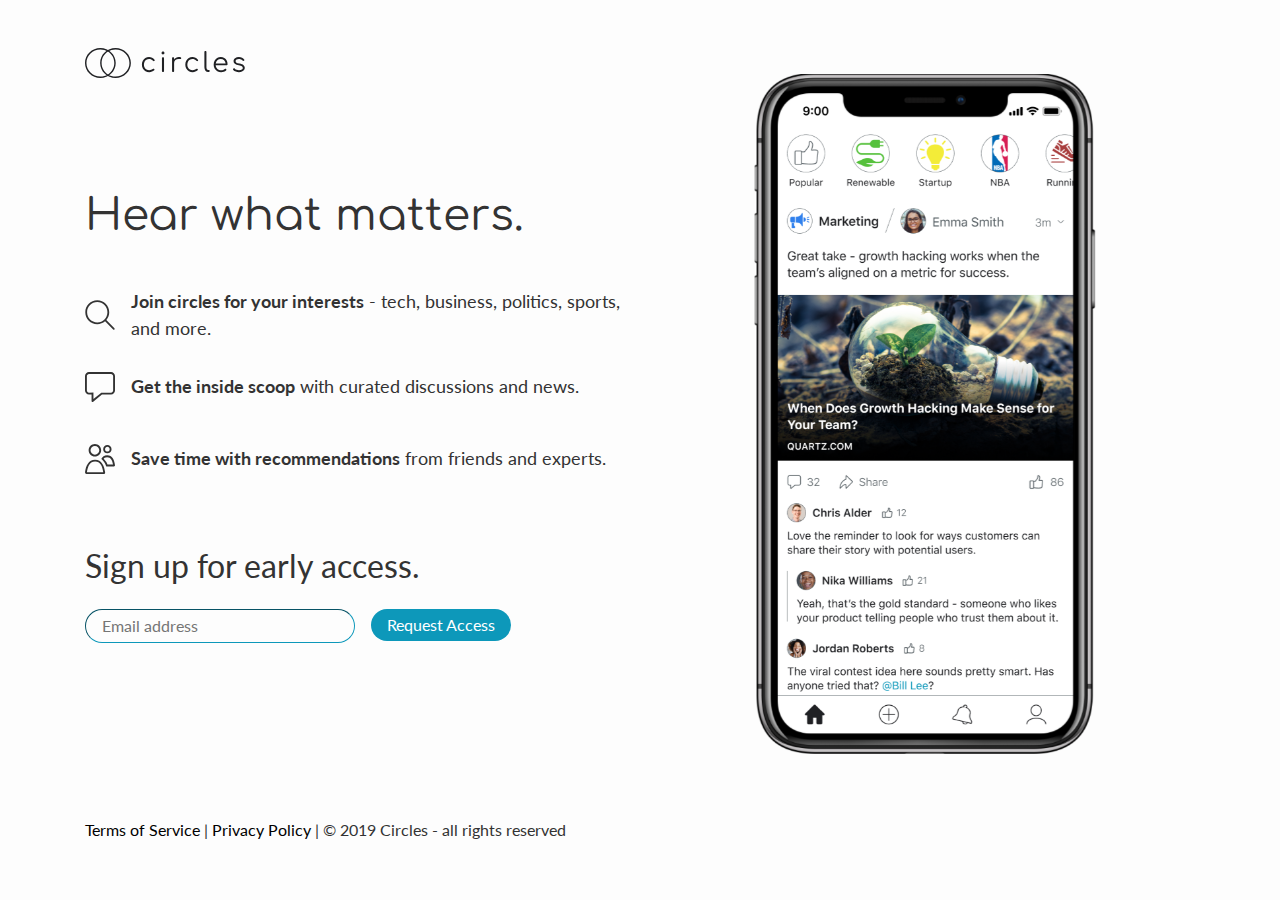
==== index.html @ da63aa24 "initial commit" ====
<!doctype html>
<html lang="en">
<head>
  
  <meta charset="utf-8">
  <meta name="viewport" content="width=device-width, initial-scale=1, shrink-to-fit=no">

  <!-- Title of Website -->
  <title>Circles – Communities for Your Interests</title>

  <meta name="description" content="Circles is the best way to explore your interests and connect with people who share your passions.">
  <meta name="keywords" content="interest, interests, commmunity, ios, android, app, social">
  <meta name="author" content="Circles">

  <!-- Favicon -->
  <link rel="icon" href="images/favicon.png" type="image/png">
  <link rel="apple-touch-icon" href="images/apple-touch-icon.png">
  <link rel="shortcut icon" href="images/favicon.ico" type="image/x-icon">

  <!-- Bootstrap CSS -->
  <link rel="stylesheet" href="https://stackpath.bootstrapcdn.com/bootstrap/4.3.1/css/bootstrap.min.css" integrity="sha384-ggOyR0iXCbMQv3Xipma34MD+dH/1fQ784/j6cY/iJTQUOhcWr7x9JvoRxT2MZw1T" crossorigin="anonymous">

  <!-- Google Fonts -->
  <link href="https://fonts.googleapis.com/css?family=Comfortaa:400|Lato:400,700&display=swap" rel="stylesheet">

  <!-- Custom Styles -->
  <link href="css/style.css" rel="stylesheet">

</head>
<body>

<!-- ============================
      Brand
================================= -->
<div class="container">
  <div class="row my-5">
    <div class="col">
      <img alt="" src="images/logo-horizontal-bw.svg" width="auto" height="30">
    </div>
  </div>
</div>


<!-- ============================
      Summary
================================= -->

<div class="container">
  <div class="row">
    <div class="col-sm-6">
      <h1 class="mb-5 mt-big">Hear what matters.</h1>
      <!-- <h2 class="mb-5">Join communities for your interests.</h2> -->
      <div class="benefit-list mb-big">
        <div class="benefit">
          <img class="benefit-img mr-3" alt="" src="images/icon-search.svg" width="auto" height="30">
          <p class="benefit-text"><span class="font-weight-bold">Join circles for your interests</span> - tech, business, politics, sports, and more.</p>
        </div>
        <div class="benefit">
          <img class="benefit-img mr-3" alt="" src="images/icon-discussion.svg" width="auto" height="30">
          <p class="benefit-text"><span class="font-weight-bold">Get the inside scoop</span> with curated discussions and news.</p>
        </div>
        <div class="benefit">
          <img class="benefit-img mr-3" alt="" src="images/icon-people.svg" width="auto" height="30">
          <p class="benefit-text"><span class="font-weight-bold">Save time with recommendations</span> from friends and experts.</p>
        </div>
      </div>

      <h2 class="mb-4">Sign up for early access.</h2>

      <!-- Begin Mailchimp Signup Form -->
      <div id="mc_embed_signup" class="mb-big">
        <form action="https://gmail.us3.list-manage.com/subscribe/post?u=828685ab7a1ab0529ff0e017e&amp;id=a2cd4775b5" method="post" id="mc-embedded-subscribe-form" name="mc-embedded-subscribe-form" class="validate" target="_blank" novalidate>
          <div id="mc_embed_signup_scroll">
            <div class="mc-field-group">
              <input type="email" placeholder="Email address" name="EMAIL" class="required email" id="mce-EMAIL">
            </div>
              <div id="mce-responses" class="clear">
                <div class="response" id="mce-error-response" style="display:none"></div>
                <div class="response" id="mce-success-response" style="display:none"></div>
              </div>    <!-- real people should not fill this in and expect good things - do not remove this or risk form bot signups-->
                <div style="position: absolute; left: -5000px;" aria-hidden="true"><input type="text" name="b_828685ab7a1ab0529ff0e017e_a2cd4775b5" tabindex="-1" value=""></div>
                <div class="clear"><input type="submit" value="Request Access" name="subscribe" id="mc-embedded-subscribe" class="button"></div>
              </div>
        </form>
      </div>
        
      <!--End mc_embed_signup-->

    </div>
    <div class="col-sm-6 my-5">
      <div class="row justify-content-center align-items-center">
        <img src="images/screenshot.png" class="hero-image image-mobile image-full" alt="">
      </div>
    </div>
  </div>
</div>

<footer class="py-3">
  <div class="container">
    <div class="row-fluid">
      <p id="footer">
        <a href="terms.html">Terms of Service</a>
        <span> | </span>
        <a href="privacy.html">Privacy Policy</a>
        <span> | © 2019 Circles - all rights reserved</span>
      </p>
    </div>
  </div>
</footer>

<!-- Scripts -->
    <!-- Optional JavaScript -->
    <!-- jQuery first, then Popper.js, then Bootstrap JS -->
    <script src="https://code.jquery.com/jquery-3.3.1.slim.min.js" integrity="sha384-q8i/X+965DzO0rT7abK41JStQIAqVgRVzpbzo5smXKp4YfRvH+8abtTE1Pi6jizo" crossorigin="anonymous"></script>
    <script src="https://cdnjs.cloudflare.com/ajax/libs/popper.js/1.14.7/umd/popper.min.js" integrity="sha384-UO2eT0CpHqdSJQ6hJty5KVphtPhzWj9WO1clHTMGa3JDZwrnQq4sF86dIHNDz0W1" crossorigin="anonymous"></script>
    <script src="https://stackpath.bootstrapcdn.com/bootstrap/4.3.1/js/bootstrap.min.js" integrity="sha384-JjSmVgyd0p3pXB1rRibZUAYoIIy6OrQ6VrjIEaFf/nJGzIxFDsf4x0xIM+B07jRM" crossorigin="anonymous"></script>

</body></html>
---- css/style.css ----
@media (min-width: 576px) {
  .mt-big {
    margin-top: 4rem;
  }
}

.mb-big {
  margin-bottom: 4rem;
}

body {
  font-family: "Lato";
  color: #333;
  background-color: #fdfdfd
}

h1 {
  font-family: "Comfortaa";
  font-weight: 400;
  font-size: 44px;
}

h2 {
  font-weight: 400;
}

.benefit-list {
  font-size: 18px;
  font-weight: 400;
}

.benefit {
  vertical-align: middle;
  display: flex;
  align-items: center;
  height: 3rem;
  margin: 1.5rem 0;
}

.benefit-img {
  float: left;
}

.benefit-text {
  margin-bottom: 0;
}

.hero-image {
  max-height: auto;
  width: 100%;
}

.image-mobile {
  padding: 0 5%;
}

@media (min-width: 576px) {
  .image-full {
  padding: 0 20%;
  margin-top: -100px;
  }
}

#footer a {
  color: #000;
}


/*Mailchimp customization*/

#mc_embed_signup div.mc-field-group input {
  border-radius: 50px;
  border-width: 1px;
  border-color: #0D98BA;
  background-color: #fdfdfd;
  padding: 0.25rem 1rem;
  margin-right: 1rem;
  width: 50%;
}

#mc_embed_signup input:focus {
  outline:none;
}

#mc_embed_signup input.button {
  background-color: #0D98BA;
  border-radius: 50px;
  border: 1px;
  border-color: #0D98BA;
  color: #fff;
  padding: 0.25rem 1rem;
}

#mc_embed_signup input,
#mc_embed_signup input.button {
    float: left;
}
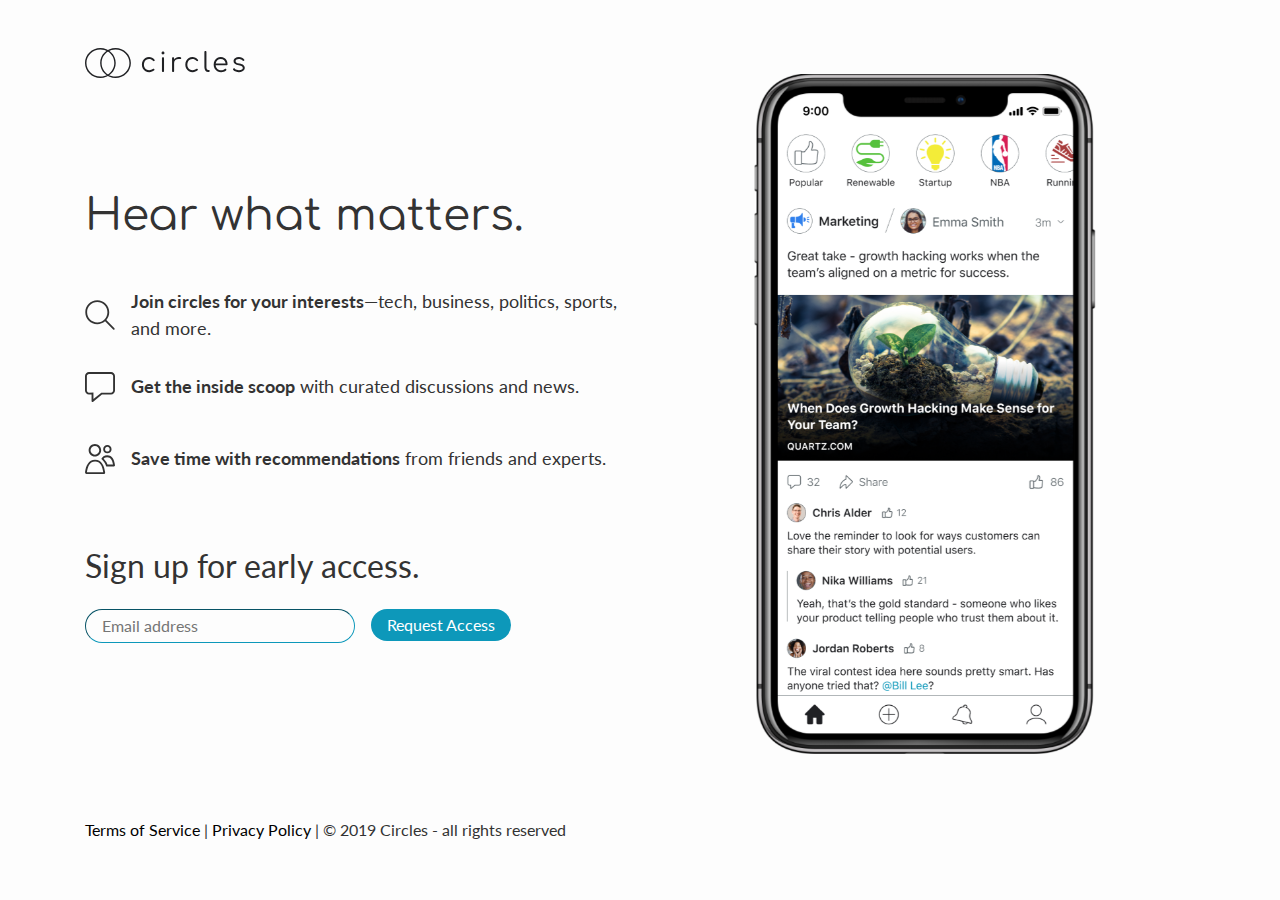
==== commit 77beae55: "success page, favicons" ====
--- a/index.html
+++ b/index.html
@@ -1,118 +1 @@
-<!doctype html>
-<html lang="en">
-<head>
-  
-  <meta charset="utf-8">
-  <meta name="viewport" content="width=device-width, initial-scale=1, shrink-to-fit=no">
-
-  <!-- Title of Website -->
-  <title>Circles – Communities for Your Interests</title>
-
-  <meta name="description" content="Circles is the best way to explore your interests and connect with people who share your passions.">
-  <meta name="keywords" content="interest, interests, commmunity, ios, android, app, social">
-  <meta name="author" content="Circles">
-
-  <!-- Favicon -->
-  <link rel="icon" href="images/favicon.png" type="image/png">
-  <link rel="apple-touch-icon" href="images/apple-touch-icon.png">
-  <link rel="shortcut icon" href="images/favicon.ico" type="image/x-icon">
-
-  <!-- Bootstrap CSS -->
-  <link rel="stylesheet" href="https://stackpath.bootstrapcdn.com/bootstrap/4.3.1/css/bootstrap.min.css" integrity="sha384-ggOyR0iXCbMQv3Xipma34MD+dH/1fQ784/j6cY/iJTQUOhcWr7x9JvoRxT2MZw1T" crossorigin="anonymous">
-
-  <!-- Google Fonts -->
-  <link href="https://fonts.googleapis.com/css?family=Comfortaa:400|Lato:400,700&display=swap" rel="stylesheet">
-
-  <!-- Custom Styles -->
-  <link href="css/style.css" rel="stylesheet">
-
-</head>
-<body>
-
-<!-- ============================
-      Brand
-================================= -->
-<div class="container">
-  <div class="row my-5">
-    <div class="col">
-      <img alt="" src="images/logo-horizontal-bw.svg" width="auto" height="30">
-    </div>
-  </div>
-</div>
-
-
-<!-- ============================
-      Summary
-================================= -->
-
-<div class="container">
-  <div class="row">
-    <div class="col-sm-6">
-      <h1 class="mb-5 mt-big">Hear what matters.</h1>
-      <!-- <h2 class="mb-5">Join communities for your interests.</h2> -->
-      <div class="benefit-list mb-big">
-        <div class="benefit">
-          <img class="benefit-img mr-3" alt="" src="images/icon-search.svg" width="auto" height="30">
-          <p class="benefit-text"><span class="font-weight-bold">Join circles for your interests</span> - tech, business, politics, sports, and more.</p>
-        </div>
-        <div class="benefit">
-          <img class="benefit-img mr-3" alt="" src="images/icon-discussion.svg" width="auto" height="30">
-          <p class="benefit-text"><span class="font-weight-bold">Get the inside scoop</span> with curated discussions and news.</p>
-        </div>
-        <div class="benefit">
-          <img class="benefit-img mr-3" alt="" src="images/icon-people.svg" width="auto" height="30">
-          <p class="benefit-text"><span class="font-weight-bold">Save time with recommendations</span> from friends and experts.</p>
-        </div>
-      </div>
-
-      <h2 class="mb-4">Sign up for early access.</h2>
-
-      <!-- Begin Mailchimp Signup Form -->
-      <div id="mc_embed_signup" class="mb-big">
-        <form action="https://gmail.us3.list-manage.com/subscribe/post?u=828685ab7a1ab0529ff0e017e&amp;id=a2cd4775b5" method="post" id="mc-embedded-subscribe-form" name="mc-embedded-subscribe-form" class="validate" target="_blank" novalidate>
-          <div id="mc_embed_signup_scroll">
-            <div class="mc-field-group">
-              <input type="email" placeholder="Email address" name="EMAIL" class="required email" id="mce-EMAIL">
-            </div>
-              <div id="mce-responses" class="clear">
-                <div class="response" id="mce-error-response" style="display:none"></div>
-                <div class="response" id="mce-success-response" style="display:none"></div>
-              </div>    <!-- real people should not fill this in and expect good things - do not remove this or risk form bot signups-->
-                <div style="position: absolute; left: -5000px;" aria-hidden="true"><input type="text" name="b_828685ab7a1ab0529ff0e017e_a2cd4775b5" tabindex="-1" value=""></div>
-                <div class="clear"><input type="submit" value="Request Access" name="subscribe" id="mc-embedded-subscribe" class="button"></div>
-              </div>
-        </form>
-      </div>
-        
-      <!--End mc_embed_signup-->
-
-    </div>
-    <div class="col-sm-6 my-5">
-      <div class="row justify-content-center align-items-center">
-        <img src="images/screenshot.png" class="hero-image image-mobile image-full" alt="">
-      </div>
-    </div>
-  </div>
-</div>
-
-<footer class="py-3">
-  <div class="container">
-    <div class="row-fluid">
-      <p id="footer">
-        <a href="terms.html">Terms of Service</a>
-        <span> | </span>
-        <a href="privacy.html">Privacy Policy</a>
-        <span> | © 2019 Circles - all rights reserved</span>
-      </p>
-    </div>
-  </div>
-</footer>
-
-<!-- Scripts -->
-    <!-- Optional JavaScript -->
-    <!-- jQuery first, then Popper.js, then Bootstrap JS -->
-    <script src="https://code.jquery.com/jquery-3.3.1.slim.min.js" integrity="sha384-q8i/X+965DzO0rT7abK41JStQIAqVgRVzpbzo5smXKp4YfRvH+8abtTE1Pi6jizo" crossorigin="anonymous"></script>
-    <script src="https://cdnjs.cloudflare.com/ajax/libs/popper.js/1.14.7/umd/popper.min.js" integrity="sha384-UO2eT0CpHqdSJQ6hJty5KVphtPhzWj9WO1clHTMGa3JDZwrnQq4sF86dIHNDz0W1" crossorigin="anonymous"></script>
-    <script src="https://stackpath.bootstrapcdn.com/bootstrap/4.3.1/js/bootstrap.min.js" integrity="sha384-JjSmVgyd0p3pXB1rRibZUAYoIIy6OrQ6VrjIEaFf/nJGzIxFDsf4x0xIM+B07jRM" crossorigin="anonymous"></script>
-
-</body></html>+<!doctype html><html lang="en"><head> <meta charset="utf-8"> <meta name="viewport" content="width=device-width, initial-scale=1, shrink-to-fit=no"> <title>Circles – Communities for Your Interests</title> <meta name="description" content="Circles is the best way to explore your interests and connect with people who share your passions."> <meta name="keywords" content="interest, interests, commmunity, ios, android, app, social"> <meta name="author" content="Circles"> <link rel="apple-touch-icon" sizes="180x180" href="apple-touch-icon.png"> <link rel="icon" type="image/png" sizes="32x32" href="favicon-32x32.png"> <link rel="icon" type="image/png" sizes="16x16" href="favicon-16x16.png"> <link rel="manifest" href="site.webmanifest"> <link rel="mask-icon" href="safari-pinned-tab.svg" color="#5bbad5"> <meta name="msapplication-TileColor" content="#da532c"> <meta name="theme-color" content="#ffffff"> <link rel="stylesheet" href="https://stackpath.bootstrapcdn.com/bootstrap/4.3.1/css/bootstrap.min.css" integrity="sha384-ggOyR0iXCbMQv3Xipma34MD+dH/1fQ784/j6cY/iJTQUOhcWr7x9JvoRxT2MZw1T" crossorigin="anonymous"> <link href="https://fonts.googleapis.com/css?family=Comfortaa:400|Lato:400,700&display=swap" rel="stylesheet"> <link href="css/style.source.css" rel="stylesheet"></head><body><div class="container"> <div class="row my-5"> <div class="col"> <img alt="" src="images/logo-horizontal-bw.svg" width="auto" height="30"> </div></div></div><div class="container"> <div class="row"> <div class="col-sm-6"> <h1 class="mb-5 mt-big-desktop">Hear what matters.</h1> <div class="benefit-list mb-big"> <div class="benefit"> <img class="benefit-img mr-3" alt="" src="images/icon-search.svg" width="auto" height="30"> <p class="benefit-text"><span class="font-weight-bold">Join circles for your interests</span>—tech, business, politics, sports, and more.</p></div><div class="benefit"> <img class="benefit-img mr-3" alt="" src="images/icon-discussion.svg" width="auto" height="30"> <p class="benefit-text"><span class="font-weight-bold">Get the inside scoop</span> with curated discussions and news.</p></div><div class="benefit"> <img class="benefit-img mr-3" alt="" src="images/icon-people.svg" width="auto" height="30"> <p class="benefit-text"><span class="font-weight-bold">Save time with recommendations</span> from friends and experts.</p></div></div><div id="circles-form-desktop"> <h2 class="mb-4">Sign up for early access.</h2> <div id="mc_embed_signup" class="mb-big"> <form action="https://gmail.us3.list-manage.com/subscribe/post?u=828685ab7a1ab0529ff0e017e&amp;id=a2cd4775b5" method="post" id="mc-embedded-subscribe-form" name="mc-embedded-subscribe-form" class="validate" target="_blank" novalidate> <div id="mc_embed_signup_scroll"> <div class="mc-field-group"> <input type="email" placeholder="Email address" name="EMAIL" class="required email" id="mce-EMAIL"> </div><div id="mce-responses" class="clear"> <div class="response" id="mce-error-response" style="display:none"></div><div class="response" id="mce-success-response" style="display:none"></div></div><div style="position: absolute; left: -5000px;" aria-hidden="true"><input type="text" name="b_828685ab7a1ab0529ff0e017e_a2cd4775b5" tabindex="-1" value=""></div><div class="clear"><input type="submit" value="Request Access" name="subscribe" id="mc-embedded-subscribe" class="button"></div></div></form> </div></div></div><div class="col-sm-6 my-5 mb-big"> <div class="row justify-content-center align-items-center"> <img src="images/screenshot.png" class="hero-image image-mobile image-full" alt=""> </div></div></div><div id="circles-form-mobile"> <h2 class="mb-4">Sign up for early access.</h2> <div id="mc_embed_signup"> <form action="https://gmail.us3.list-manage.com/subscribe/post?u=828685ab7a1ab0529ff0e017e&amp;id=a2cd4775b5" method="post" id="mc-embedded-subscribe-form" name="mc-embedded-subscribe-form" class="validate" target="_blank" novalidate> <div id="mc_embed_signup_scroll"> <div class="mc-field-group"> <input type="email" placeholder="Email address" name="EMAIL" class="required email" id="mce-EMAIL"> </div><div id="mce-responses" class="clear"> <div class="response" id="mce-error-response" style="display:none"></div><div class="response" id="mce-success-response" style="display:none"></div></div><div style="position: absolute; left: -5000px;" aria-hidden="true"><input type="text" name="b_828685ab7a1ab0529ff0e017e_a2cd4775b5" tabindex="-1" value=""></div><div class="clear"><input type="submit" value="Request Access" name="subscribe" id="mc-embedded-subscribe" class="button"></div></div></form> </div></div></div><footer class="py-3"> <div class="container"> <div class="row-fluid"> <p id="footer"> <a href="terms.html">Terms of Service</a> <span> | </span> <a href="privacy.html">Privacy Policy</a> <span> | © 2019 Circles - all rights reserved</span> </p></div></div></footer> <script src="https://code.jquery.com/jquery-3.3.1.slim.min.js" integrity="sha384-q8i/X+965DzO0rT7abK41JStQIAqVgRVzpbzo5smXKp4YfRvH+8abtTE1Pi6jizo" crossorigin="anonymous"></script> <script src="https://cdnjs.cloudflare.com/ajax/libs/popper.js/1.14.7/umd/popper.min.js" integrity="sha384-UO2eT0CpHqdSJQ6hJty5KVphtPhzWj9WO1clHTMGa3JDZwrnQq4sF86dIHNDz0W1" crossorigin="anonymous"></script> <script src="https://stackpath.bootstrapcdn.com/bootstrap/4.3.1/js/bootstrap.min.js" integrity="sha384-JjSmVgyd0p3pXB1rRibZUAYoIIy6OrQ6VrjIEaFf/nJGzIxFDsf4x0xIM+B07jRM" crossorigin="anonymous"></script></body></html>--- a/css/style.source.css
+++ b/css/style.source.css
@@ -0,0 +1,129 @@
+@media (min-width: 576px) {
+  .mt-big-desktop {
+    margin-top: 4rem;
+  }
+}
+
+@media (max-width: 576px) {
+  .mt-big-mobile {
+    margin-top: 10rem;
+  }
+}
+
+@media (min-width: 576px) {
+  #circles-form-mobile {
+  display: none;
+  }
+}
+
+@media (max-width: 576px) {
+  #circles-form-desktop {
+  display: none;
+  }
+}
+
+#circles-form-mobile {
+  margin-bottom: 8rem;
+}
+
+.mt-big {
+  margin-top: 4rem;
+}
+
+.mb-big {
+  margin-bottom: 4rem;
+}
+
+body {
+  font-family: "Lato";
+  color: #333;
+  background-color: #fdfdfd
+}
+
+h1 {
+  font-family: "Comfortaa";
+  font-weight: 400;
+  font-size: 44px;
+}
+
+h2 {
+  font-weight: 400;
+}
+
+.benefit-list {
+  font-size: 18px;
+  font-weight: 400;
+}
+
+.benefit {
+  vertical-align: middle;
+  display: flex;
+  align-items: center;
+  height: 3rem;
+  margin: 1.5rem 0;
+}
+
+.benefit-img {
+  float: left;
+}
+
+.benefit-text {
+  margin-bottom: 0;
+}
+
+.hero-image {
+  max-height: auto;
+  width: 100%;
+}
+
+.image-mobile {
+  padding: 0 5%;
+}
+
+@media (min-width: 576px) {
+  .image-full {
+  padding: 0 20%;
+  margin-top: -100px;
+  }
+}
+
+@media (max-width: 576px) {
+  .image-full {
+  margin-top: -50px;
+  }
+}
+
+#footer a {
+  color: #000;
+}
+
+
+/*Mailchimp customization*/
+
+#mc_embed_signup div.mc-field-group input {
+  border-radius: 50px;
+  border-width: 1px;
+  border-color: #0D98BA;
+  background-color: #fdfdfd;
+  padding: 0.25rem 1rem;
+  margin-right: 1rem;
+  width: 50%;
+}
+
+#mc_embed_signup input:focus {
+  outline:none;
+}
+
+#mc_embed_signup input.button {
+  background-color: #0D98BA;
+  border-radius: 50px;
+  border: 1px;
+  border-color: #0D98BA;
+  color: #fff;
+  padding: 0.25rem 1rem;
+}
+
+#mc_embed_signup input,
+#mc_embed_signup input.button {
+    float: left;
+}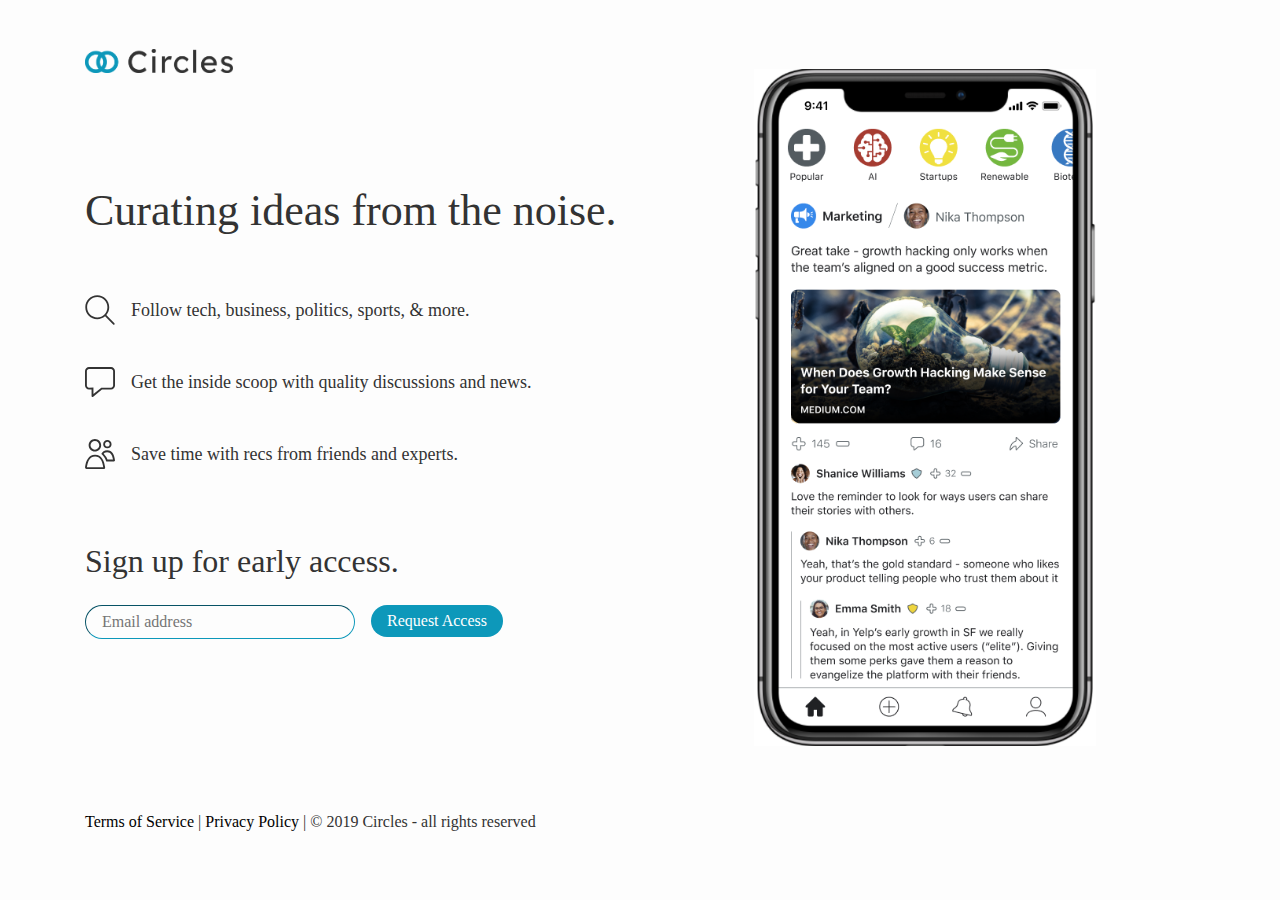
==== commit 9f35d81d: "Brand update" ====
--- a/index.html
+++ b/index.html
@@ -1 +1 @@
-<!doctype html><html lang="en"><head> <meta charset="utf-8"> <meta name="viewport" content="width=device-width, initial-scale=1, shrink-to-fit=no"> <title>Circles – Communities for Your Interests</title> <meta name="description" content="Circles is the best way to explore your interests and connect with people who share your passions."> <meta name="keywords" content="interest, interests, commmunity, ios, android, app, social"> <meta name="author" content="Circles"> <link rel="apple-touch-icon" sizes="180x180" href="apple-touch-icon.png"> <link rel="icon" type="image/png" sizes="32x32" href="favicon-32x32.png"> <link rel="icon" type="image/png" sizes="16x16" href="favicon-16x16.png"> <link rel="manifest" href="site.webmanifest"> <link rel="mask-icon" href="safari-pinned-tab.svg" color="#5bbad5"> <meta name="msapplication-TileColor" content="#da532c"> <meta name="theme-color" content="#ffffff"> <link rel="stylesheet" href="https://stackpath.bootstrapcdn.com/bootstrap/4.3.1/css/bootstrap.min.css" integrity="sha384-ggOyR0iXCbMQv3Xipma34MD+dH/1fQ784/j6cY/iJTQUOhcWr7x9JvoRxT2MZw1T" crossorigin="anonymous"> <link href="https://fonts.googleapis.com/css?family=Comfortaa:400|Lato:400,700&display=swap" rel="stylesheet"> <link href="css/style.source.css" rel="stylesheet"></head><body><div class="container"> <div class="row my-5"> <div class="col"> <img alt="" src="images/logo-horizontal-bw.svg" width="auto" height="30"> </div></div></div><div class="container"> <div class="row"> <div class="col-sm-6"> <h1 class="mb-5 mt-big-desktop">Hear what matters.</h1> <div class="benefit-list mb-big"> <div class="benefit"> <img class="benefit-img mr-3" alt="" src="images/icon-search.svg" width="auto" height="30"> <p class="benefit-text"><span class="font-weight-bold">Join circles for your interests</span>—tech, business, politics, sports, and more.</p></div><div class="benefit"> <img class="benefit-img mr-3" alt="" src="images/icon-discussion.svg" width="auto" height="30"> <p class="benefit-text"><span class="font-weight-bold">Get the inside scoop</span> with curated discussions and news.</p></div><div class="benefit"> <img class="benefit-img mr-3" alt="" src="images/icon-people.svg" width="auto" height="30"> <p class="benefit-text"><span class="font-weight-bold">Save time with recommendations</span> from friends and experts.</p></div></div><div id="circles-form-desktop"> <h2 class="mb-4">Sign up for early access.</h2> <div id="mc_embed_signup" class="mb-big"> <form action="https://gmail.us3.list-manage.com/subscribe/post?u=828685ab7a1ab0529ff0e017e&amp;id=a2cd4775b5" method="post" id="mc-embedded-subscribe-form" name="mc-embedded-subscribe-form" class="validate" target="_blank" novalidate> <div id="mc_embed_signup_scroll"> <div class="mc-field-group"> <input type="email" placeholder="Email address" name="EMAIL" class="required email" id="mce-EMAIL"> </div><div id="mce-responses" class="clear"> <div class="response" id="mce-error-response" style="display:none"></div><div class="response" id="mce-success-response" style="display:none"></div></div><div style="position: absolute; left: -5000px;" aria-hidden="true"><input type="text" name="b_828685ab7a1ab0529ff0e017e_a2cd4775b5" tabindex="-1" value=""></div><div class="clear"><input type="submit" value="Request Access" name="subscribe" id="mc-embedded-subscribe" class="button"></div></div></form> </div></div></div><div class="col-sm-6 my-5 mb-big"> <div class="row justify-content-center align-items-center"> <img src="images/screenshot.png" class="hero-image image-mobile image-full" alt=""> </div></div></div><div id="circles-form-mobile"> <h2 class="mb-4">Sign up for early access.</h2> <div id="mc_embed_signup"> <form action="https://gmail.us3.list-manage.com/subscribe/post?u=828685ab7a1ab0529ff0e017e&amp;id=a2cd4775b5" method="post" id="mc-embedded-subscribe-form" name="mc-embedded-subscribe-form" class="validate" target="_blank" novalidate> <div id="mc_embed_signup_scroll"> <div class="mc-field-group"> <input type="email" placeholder="Email address" name="EMAIL" class="required email" id="mce-EMAIL"> </div><div id="mce-responses" class="clear"> <div class="response" id="mce-error-response" style="display:none"></div><div class="response" id="mce-success-response" style="display:none"></div></div><div style="position: absolute; left: -5000px;" aria-hidden="true"><input type="text" name="b_828685ab7a1ab0529ff0e017e_a2cd4775b5" tabindex="-1" value=""></div><div class="clear"><input type="submit" value="Request Access" name="subscribe" id="mc-embedded-subscribe" class="button"></div></div></form> </div></div></div><footer class="py-3"> <div class="container"> <div class="row-fluid"> <p id="footer"> <a href="terms.html">Terms of Service</a> <span> | </span> <a href="privacy.html">Privacy Policy</a> <span> | © 2019 Circles - all rights reserved</span> </p></div></div></footer> <script src="https://code.jquery.com/jquery-3.3.1.slim.min.js" integrity="sha384-q8i/X+965DzO0rT7abK41JStQIAqVgRVzpbzo5smXKp4YfRvH+8abtTE1Pi6jizo" crossorigin="anonymous"></script> <script src="https://cdnjs.cloudflare.com/ajax/libs/popper.js/1.14.7/umd/popper.min.js" integrity="sha384-UO2eT0CpHqdSJQ6hJty5KVphtPhzWj9WO1clHTMGa3JDZwrnQq4sF86dIHNDz0W1" crossorigin="anonymous"></script> <script src="https://stackpath.bootstrapcdn.com/bootstrap/4.3.1/js/bootstrap.min.js" integrity="sha384-JjSmVgyd0p3pXB1rRibZUAYoIIy6OrQ6VrjIEaFf/nJGzIxFDsf4x0xIM+B07jRM" crossorigin="anonymous"></script></body></html>+<!doctype html><html lang="en"><head> <meta charset="utf-8"> <meta name="viewport" content="width=device-width, initial-scale=1, shrink-to-fit=no"> <title>Circles – Curated Communities for Ideas</title> <meta name="description" content="Circles is the best way to explore your interests and connect with people who share your passions."> <meta name="keywords" content="interest, interests, commmunity, ios, android, app, social"> <meta name="author" content="Circles"> <link rel="apple-touch-icon" sizes="180x180" href="apple-touch-icon.png"> <link rel="icon" type="image/png" sizes="32x32" href="favicon-32x32.png"> <link rel="icon" type="image/png" sizes="16x16" href="favicon-16x16.png"> <link rel="manifest" href="site.webmanifest"> <link rel="mask-icon" href="safari-pinned-tab.svg" color="#5bbad5"> <meta name="msapplication-TileColor" content="#da532c"> <meta name="theme-color" content="#ffffff"> <link rel="stylesheet" href="https://stackpath.bootstrapcdn.com/bootstrap/4.3.1/css/bootstrap.min.css" integrity="sha384-ggOyR0iXCbMQv3Xipma34MD+dH/1fQ784/j6cY/iJTQUOhcWr7x9JvoRxT2MZw1T" crossorigin="anonymous"> <link href="https://fonts.googleapis.com/css?family=Lexend+Deca|Source+Sans+Pro:400,600&display=swap" rel="stylesheet"> <link href="css/style.source.css" rel="stylesheet"></head><body><div class="container"> <div class="row my-5"> <div class="col"> <img alt="" src="images/logo-blue.png" width="auto" height="24"> </div></div></div><div class="container"> <div class="row"> <div class="col-sm-6"> <h1 class="mb-5 mt-big-desktop">Curating ideas from the noise.</h1> <div class="benefit-list mb-big"> <div class="benefit"> <img class="benefit-img mr-3" alt="" src="images/icon-search.svg" width="auto" height="30"> <p class="benefit-text">Follow tech, business, politics, sports, & more.</p></div><div class="benefit"> <img class="benefit-img mr-3" alt="" src="images/icon-discussion.svg" width="auto" height="30"> <p class="benefit-text">Get the inside scoop with quality discussions and news.</p></div><div class="benefit"> <img class="benefit-img mr-3" alt="" src="images/icon-people.svg" width="auto" height="30"> <p class="benefit-text">Save time with recs from friends and experts.</p></div></div><div id="circles-form-desktop"> <h2 class="mb-4">Sign up for early access.</h2> <div id="mc_embed_signup" class="mb-big"> <form action="https://gmail.us3.list-manage.com/subscribe/post?u=828685ab7a1ab0529ff0e017e&amp;id=a2cd4775b5" method="post" id="mc-embedded-subscribe-form" name="mc-embedded-subscribe-form" class="validate" target="_blank" novalidate> <div id="mc_embed_signup_scroll"> <div class="mc-field-group"> <input type="email" placeholder="Email address" name="EMAIL" class="required email" id="mce-EMAIL"> </div><div id="mce-responses" class="clear"> <div class="response" id="mce-error-response" style="display:none"></div><div class="response" id="mce-success-response" style="display:none"></div></div><div style="position: absolute; left: -5000px;" aria-hidden="true"><input type="text" name="b_828685ab7a1ab0529ff0e017e_a2cd4775b5" tabindex="-1" value=""></div><div class="clear"><input type="submit" value="Request Access" name="subscribe" id="mc-embedded-subscribe" class="button"></div></div></form> </div></div></div><div class="col-sm-6 my-5 mb-big"> <div class="row justify-content-center align-items-center"> <img src="images/home.png" class="hero-image image-mobile image-full" alt=""> </div></div></div><div id="circles-form-mobile"> <h2 class="mb-4">Sign up for early access.</h2> <div id="mc_embed_signup"> <form action="https://gmail.us3.list-manage.com/subscribe/post?u=828685ab7a1ab0529ff0e017e&amp;id=a2cd4775b5" method="post" id="mc-embedded-subscribe-form" name="mc-embedded-subscribe-form" class="validate" target="_blank" novalidate> <div id="mc_embed_signup_scroll"> <div class="mc-field-group"> <input type="email" placeholder="Email address" name="EMAIL" class="required email" id="mce-EMAIL"> </div><div id="mce-responses" class="clear"> <div class="response" id="mce-error-response" style="display:none"></div><div class="response" id="mce-success-response" style="display:none"></div></div><div style="position: absolute; left: -5000px;" aria-hidden="true"><input type="text" name="b_828685ab7a1ab0529ff0e017e_a2cd4775b5" tabindex="-1" value=""></div><div class="clear"><input type="submit" value="Request Access" name="subscribe" id="mc-embedded-subscribe" class="button"></div></div></form> </div></div></div><footer class="py-3"> <div class="container"> <div class="row-fluid"> <p id="footer"> <a href="terms.html">Terms of Service</a> <span> | </span> <a href="privacy.html">Privacy Policy</a> <span> | © 2019 Circles - all rights reserved</span> </p></div></div></footer> <script src="https://code.jquery.com/jquery-3.3.1.slim.min.js" integrity="sha384-q8i/X+965DzO0rT7abK41JStQIAqVgRVzpbzo5smXKp4YfRvH+8abtTE1Pi6jizo" crossorigin="anonymous"></script> <script src="https://cdnjs.cloudflare.com/ajax/libs/popper.js/1.14.7/umd/popper.min.js" integrity="sha384-UO2eT0CpHqdSJQ6hJty5KVphtPhzWj9WO1clHTMGa3JDZwrnQq4sF86dIHNDz0W1" crossorigin="anonymous"></script> <script src="https://stackpath.bootstrapcdn.com/bootstrap/4.3.1/js/bootstrap.min.js" integrity="sha384-JjSmVgyd0p3pXB1rRibZUAYoIIy6OrQ6VrjIEaFf/nJGzIxFDsf4x0xIM+B07jRM" crossorigin="anonymous"></script></body></html>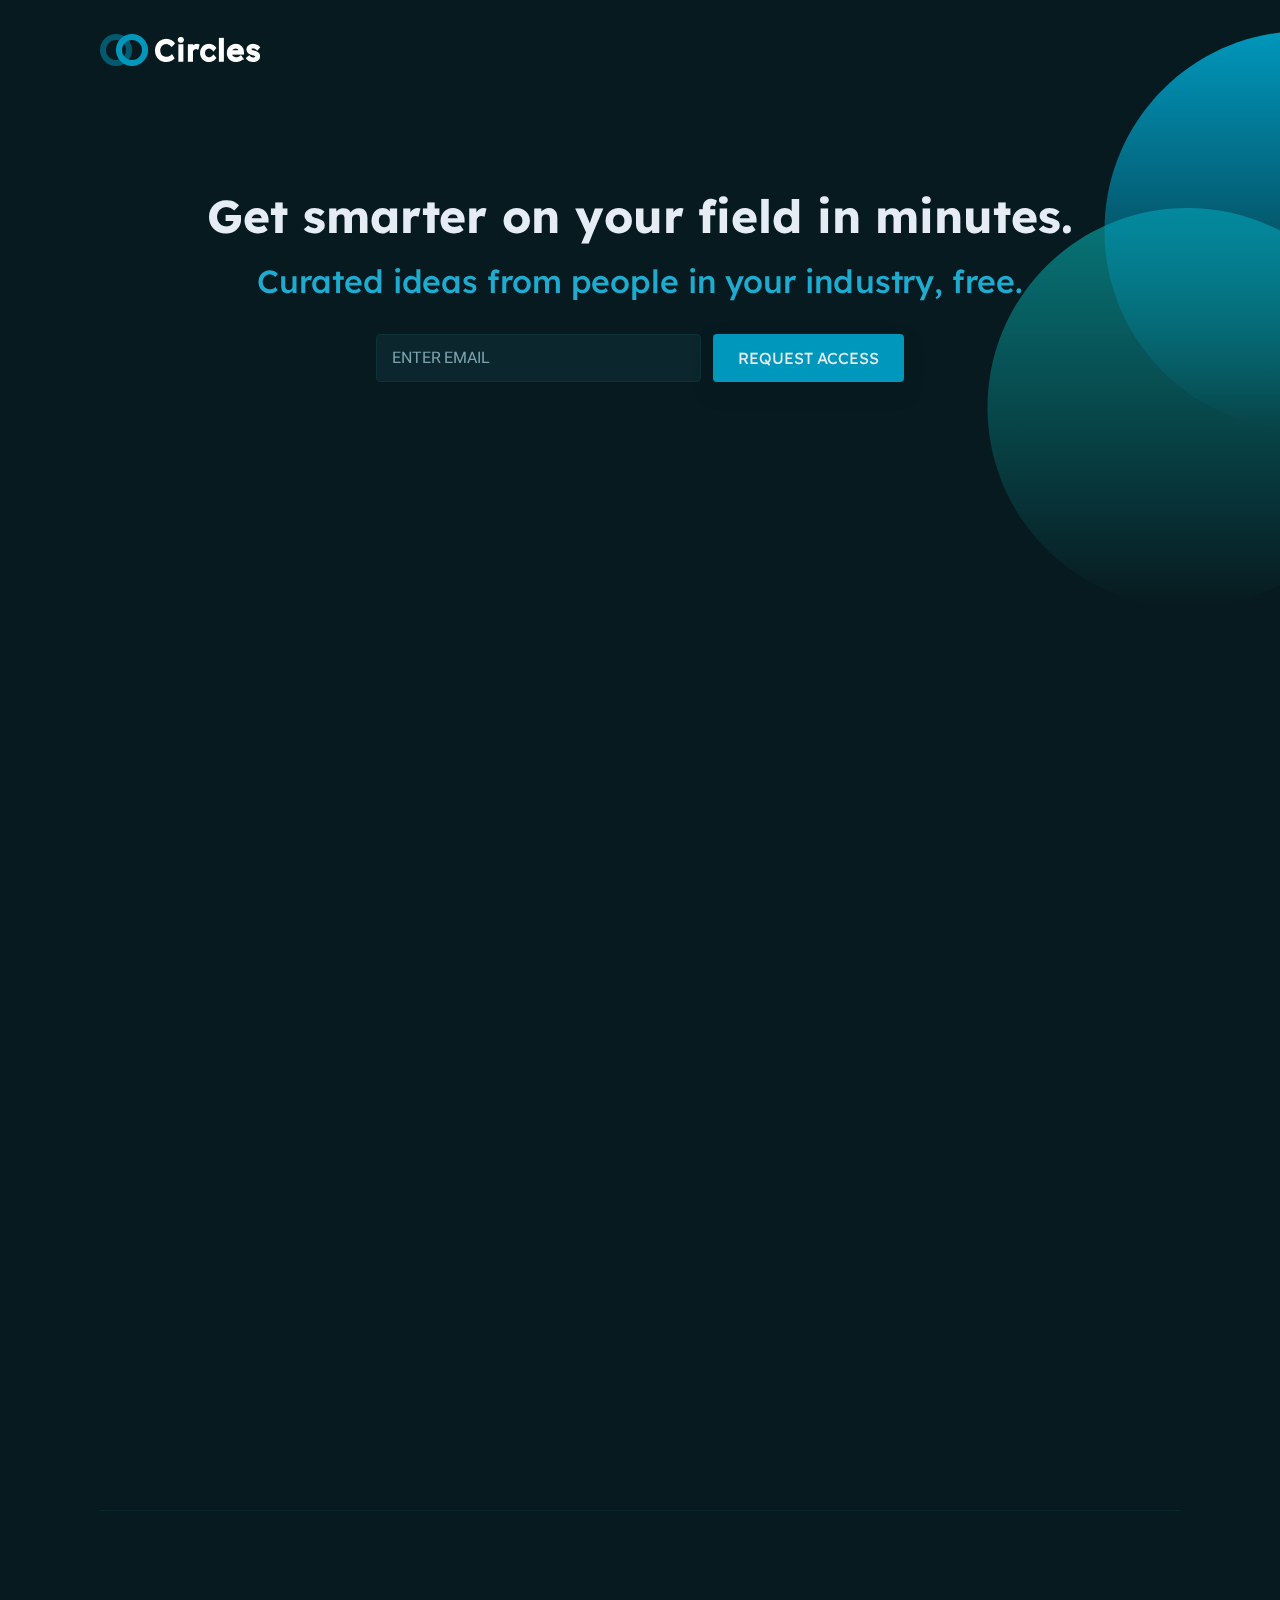
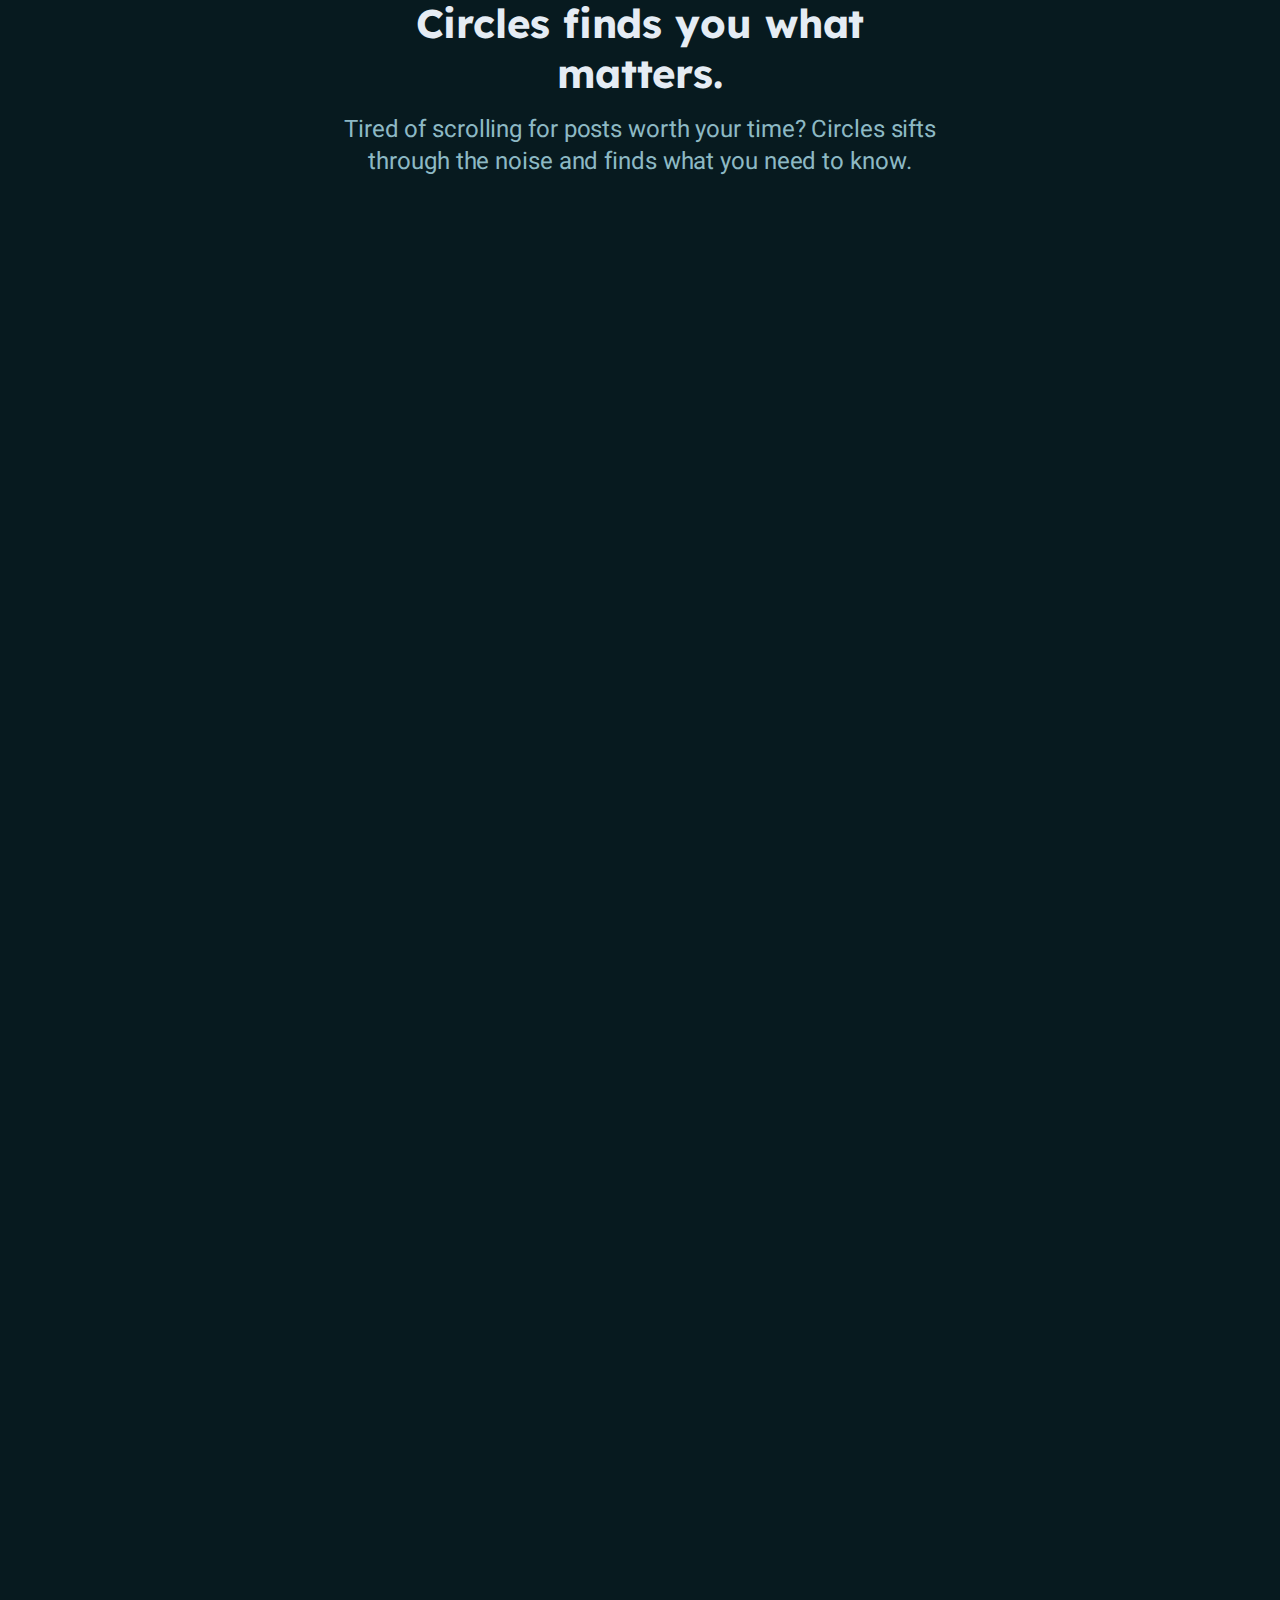
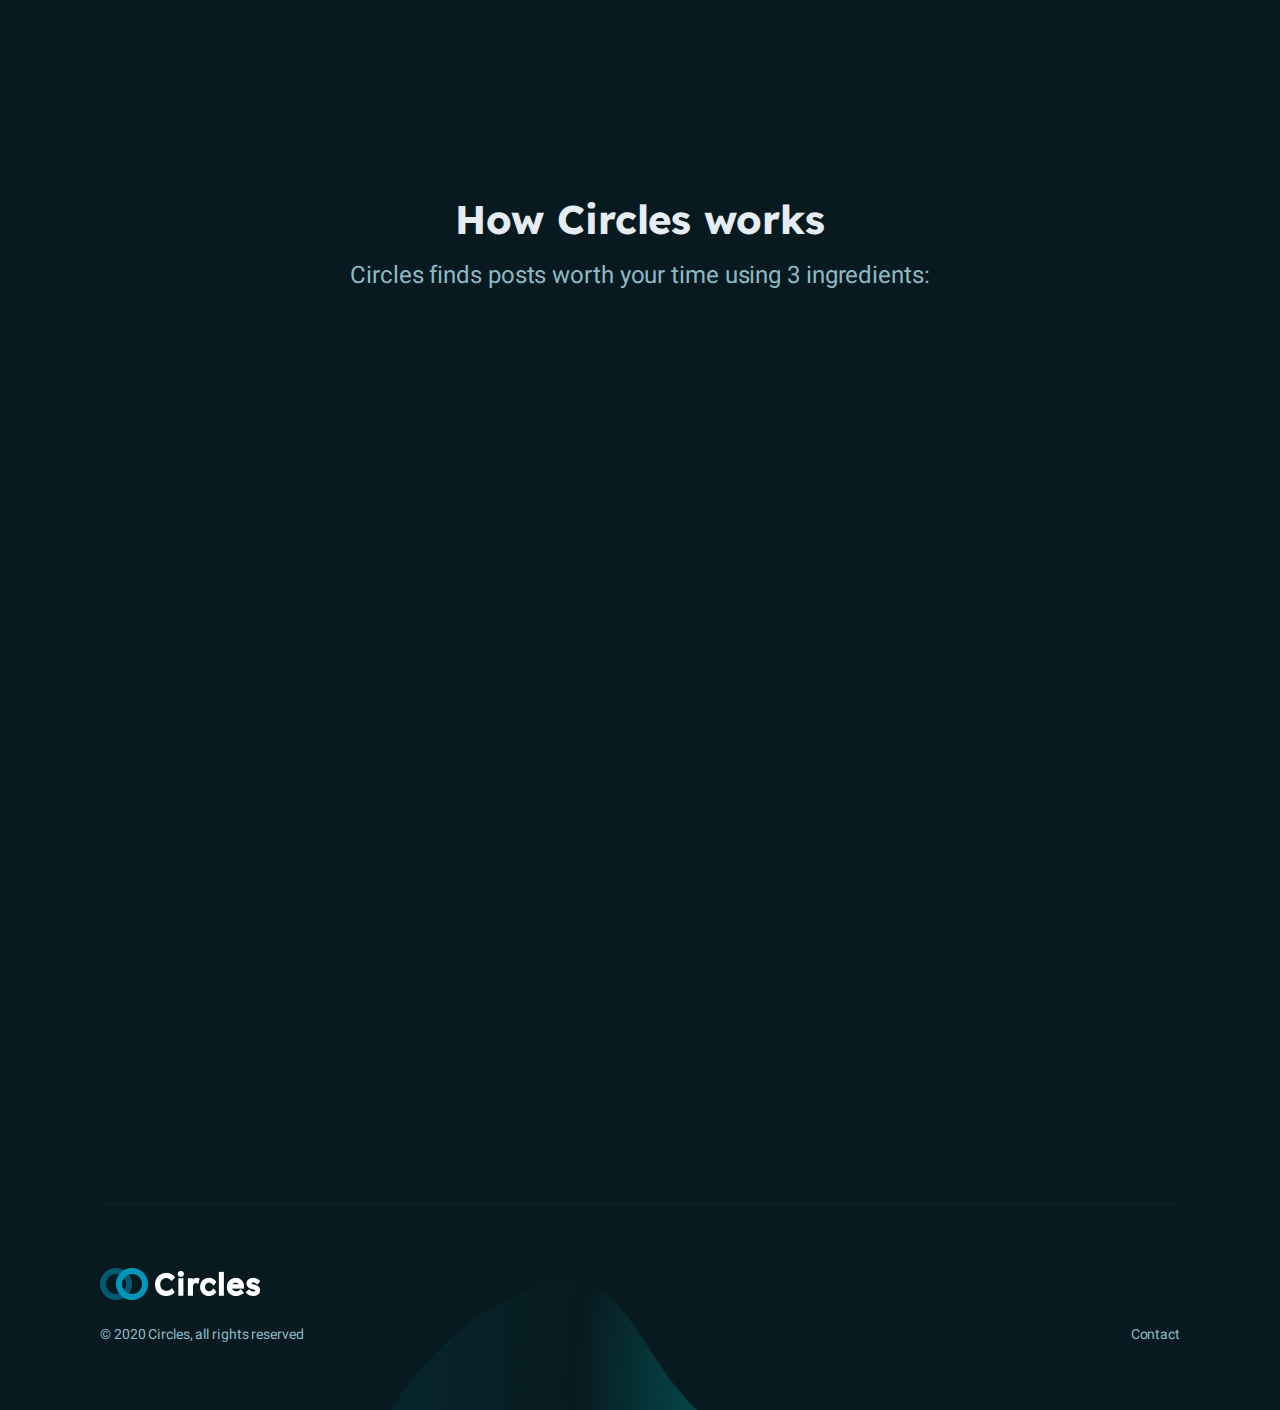
==== commit cab32db4: "full replacement" ====
--- a/index.html
+++ b/index.html
@@ -1 +1 @@
-<!doctype html><html lang="en"><head> <meta charset="utf-8"> <meta name="viewport" content="width=device-width, initial-scale=1, shrink-to-fit=no"> <title>Circles – Curated Communities for Ideas</title> <meta name="description" content="Circles is the best way to explore your interests and connect with people who share your passions."> <meta name="keywords" content="interest, interests, commmunity, ios, android, app, social"> <meta name="author" content="Circles"> <link rel="apple-touch-icon" sizes="180x180" href="apple-touch-icon.png"> <link rel="icon" type="image/png" sizes="32x32" href="favicon-32x32.png"> <link rel="icon" type="image/png" sizes="16x16" href="favicon-16x16.png"> <link rel="manifest" href="site.webmanifest"> <link rel="mask-icon" href="safari-pinned-tab.svg" color="#5bbad5"> <meta name="msapplication-TileColor" content="#da532c"> <meta name="theme-color" content="#ffffff"> <link rel="stylesheet" href="https://stackpath.bootstrapcdn.com/bootstrap/4.3.1/css/bootstrap.min.css" integrity="sha384-ggOyR0iXCbMQv3Xipma34MD+dH/1fQ784/j6cY/iJTQUOhcWr7x9JvoRxT2MZw1T" crossorigin="anonymous"> <link href="https://fonts.googleapis.com/css?family=Lexend+Deca|Source+Sans+Pro:400,600&display=swap" rel="stylesheet"> <link href="css/style.source.css" rel="stylesheet"></head><body><div class="container"> <div class="row my-5"> <div class="col"> <img alt="" src="images/logo-blue.png" width="auto" height="24"> </div></div></div><div class="container"> <div class="row"> <div class="col-sm-6"> <h1 class="mb-5 mt-big-desktop">Curating ideas from the noise.</h1> <div class="benefit-list mb-big"> <div class="benefit"> <img class="benefit-img mr-3" alt="" src="images/icon-search.svg" width="auto" height="30"> <p class="benefit-text">Follow tech, business, politics, sports, & more.</p></div><div class="benefit"> <img class="benefit-img mr-3" alt="" src="images/icon-discussion.svg" width="auto" height="30"> <p class="benefit-text">Get the inside scoop with quality discussions and news.</p></div><div class="benefit"> <img class="benefit-img mr-3" alt="" src="images/icon-people.svg" width="auto" height="30"> <p class="benefit-text">Save time with recs from friends and experts.</p></div></div><div id="circles-form-desktop"> <h2 class="mb-4">Sign up for early access.</h2> <div id="mc_embed_signup" class="mb-big"> <form action="https://gmail.us3.list-manage.com/subscribe/post?u=828685ab7a1ab0529ff0e017e&amp;id=a2cd4775b5" method="post" id="mc-embedded-subscribe-form" name="mc-embedded-subscribe-form" class="validate" target="_blank" novalidate> <div id="mc_embed_signup_scroll"> <div class="mc-field-group"> <input type="email" placeholder="Email address" name="EMAIL" class="required email" id="mce-EMAIL"> </div><div id="mce-responses" class="clear"> <div class="response" id="mce-error-response" style="display:none"></div><div class="response" id="mce-success-response" style="display:none"></div></div><div style="position: absolute; left: -5000px;" aria-hidden="true"><input type="text" name="b_828685ab7a1ab0529ff0e017e_a2cd4775b5" tabindex="-1" value=""></div><div class="clear"><input type="submit" value="Request Access" name="subscribe" id="mc-embedded-subscribe" class="button"></div></div></form> </div></div></div><div class="col-sm-6 my-5 mb-big"> <div class="row justify-content-center align-items-center"> <img src="images/home.png" class="hero-image image-mobile image-full" alt=""> </div></div></div><div id="circles-form-mobile"> <h2 class="mb-4">Sign up for early access.</h2> <div id="mc_embed_signup"> <form action="https://gmail.us3.list-manage.com/subscribe/post?u=828685ab7a1ab0529ff0e017e&amp;id=a2cd4775b5" method="post" id="mc-embedded-subscribe-form" name="mc-embedded-subscribe-form" class="validate" target="_blank" novalidate> <div id="mc_embed_signup_scroll"> <div class="mc-field-group"> <input type="email" placeholder="Email address" name="EMAIL" class="required email" id="mce-EMAIL"> </div><div id="mce-responses" class="clear"> <div class="response" id="mce-error-response" style="display:none"></div><div class="response" id="mce-success-response" style="display:none"></div></div><div style="position: absolute; left: -5000px;" aria-hidden="true"><input type="text" name="b_828685ab7a1ab0529ff0e017e_a2cd4775b5" tabindex="-1" value=""></div><div class="clear"><input type="submit" value="Request Access" name="subscribe" id="mc-embedded-subscribe" class="button"></div></div></form> </div></div></div><footer class="py-3"> <div class="container"> <div class="row-fluid"> <p id="footer"> <a href="terms.html">Terms of Service</a> <span> | </span> <a href="privacy.html">Privacy Policy</a> <span> | © 2019 Circles - all rights reserved</span> </p></div></div></footer> <script src="https://code.jquery.com/jquery-3.3.1.slim.min.js" integrity="sha384-q8i/X+965DzO0rT7abK41JStQIAqVgRVzpbzo5smXKp4YfRvH+8abtTE1Pi6jizo" crossorigin="anonymous"></script> <script src="https://cdnjs.cloudflare.com/ajax/libs/popper.js/1.14.7/umd/popper.min.js" integrity="sha384-UO2eT0CpHqdSJQ6hJty5KVphtPhzWj9WO1clHTMGa3JDZwrnQq4sF86dIHNDz0W1" crossorigin="anonymous"></script> <script src="https://stackpath.bootstrapcdn.com/bootstrap/4.3.1/js/bootstrap.min.js" integrity="sha384-JjSmVgyd0p3pXB1rRibZUAYoIIy6OrQ6VrjIEaFf/nJGzIxFDsf4x0xIM+B07jRM" crossorigin="anonymous"></script></body></html>+<!DOCTYPE html><html lang="en" class="no-js"><head><meta charset="utf-8"><meta http-equiv="X-UA-Compatible" content="IE=edge"><meta name="viewport" content="width=device-width,initial-scale=1"><title>Circles</title><link rel="stylesheet" href="css/style.css"><link rel="apple-touch-icon" sizes="180x180" href="/apple-touch-icon.png"><link rel="icon" type="image/png" sizes="32x32" href="/favicon-32x32.png"><link rel="icon" type="image/png" sizes="16x16" href="/favicon-16x16.png"><link rel="manifest" href="/site.webmanifest"></head><body class="has-animations"><div class="body-wrap"><header class="site-header reveal-from-bottom"><div class="container"><div class="site-header-inner"><div class="brand"><h1 class="m-0"><a href="index.html"><img src="images/logo.png" alt="Circles"></a></h1></div><nav id="header-nav" class="header-nav"><div class="header-nav-inner"></div></nav></div></div></header><main class="site-content"><section class="hero section center-content illustration-section-01"><div class="container-sm"><div class="hero-inner section-inner"><div class="hero-content"><h1 class="mt-0 mb-16 reveal-from-bottom" data-reveal-delay="200">Get smarter on your field in minutes.</h1><div class="container-sm"><p class="mt-0 mb-32 reveal-from-bottom h3 text-color-secondary fw-500" data-reveal-delay="400">Curated ideas from people in your industry, free.</p></div><form action="https://gmail.us3.list-manage.com/subscribe/post?u=828685ab7a1ab0529ff0e017e&amp;id=a2cd4775b5" method="post" id="mc-embedded-subscribe-form" name="mc-embedded-subscribe-form" class="validate" target="_blank" novalidate><div class="container-xxs"><div class="form-group-desktop reveal-from-bottom" data-reveal-delay="600"><input class="form-input" type="email" value="" autofocus placeholder="ENTER EMAIL" name="EMAIL" class="required email" id="mce-EMAIL"><div class="clear"><input class="button button-primary" type="submit" value="REQUEST ACCESS" name="subscribe" id="mc-embedded-subscribe" class="button"></div></div><div id="mce-responses" class="clear"><div class="response" id="mce-error-response" style="display:none"></div><div class="response" id="mce-success-response" style="display:none"></div></div><div style="position:absolute;left:-5000px" aria-hidden="true"><input type="text" name="b_828685ab7a1ab0529ff0e017e_a2cd4775b5" tabindex="-1" value=""></div></div></form></div><div class="hero-figure reveal-from-bottom" data-reveal-value="20px" data-reveal-delay="800"><img src="images/screenshot-home.png" alt="Circles app"></div></div></div></section><section class="clients section reveal-fade"><div class="container"><div class="clients-inner section-inner has-bottom-divider"><div class="center-content"><div class="container-xs"><h4 class="mt-0 text-color-low">Trusted by MBAs at:</h4></div></div><ul class="list-reset center-content"><li><img class="logo-image" src="images/logo-stanford.png" alt="Stanford"></li><li><img class="logo-image" src="images/logo-harvard.png" alt="Harvard"></li><li><img class="logo-image" src="images/logo-berkeley.png" alt="Berkeley"></li><li><img class="logo-image" src="images/logo-wharton.png" alt="Wharton"></li></ul></div></div></section><section class="features-split section"><div class="container"><div class="features-split-inner section-inner has-top-divider"><div class="section-header center-content"><div class="container-xs"><h2 class="mt-0 mb-16">Circles finds you what matters.</h2><p class="m-0">Tired of scrolling for posts worth your time? Circles sifts through the noise and finds what you need to know.</p></div></div><div class="split-wrap invert-mobile"><div class="split-item"><div class="split-item-content center-content-mobile reveal-from-left" data-reveal-container=".split-item"><h3 class="mt-0 mb-12">Curated briefings</h3><p class="m-0">Get a personal digest for your industry and interests with the day's 10 most important stories and ideas.</p></div><div class="desktop-only split-item-image split-item-image-fill reveal-from-right" data-reveal-container=".split-item"><img src="images/features-split-image.svg" alt="Features split image 01"><div style="position:absolute;width:117.8%;max-width:117.8%;top:-9.9%;left:-5.87%"><img src="images/screenshot-select-desktop.png" alt="Circles selection" width="622" height="510"></div></div><div class="mobile-only split-item-image split-item-image-fill reveal-from-right" data-reveal-container=".split-item"><div class="spacer-64-mobile"></div><div class="hero-figure"><img src="images/screenshot-select.png" alt="Circles selection"></div></div></div><div class="split-item"><div class="split-item-content center-content-mobile reveal-from-right" data-reveal-container=".split-item"><h3 class="mt-0 mb-12">Community conversations</h3><p class="m-0">Hear what people in your industry think in open discussions. Vote to boost the best ideas to the top.</p></div><div class="desktop-only split-item-image split-item-image-fill reveal-from-left" data-reveal-container=".split-item"><img src="images/features-split-image.svg" alt="Features split image 02"><div style="position:absolute;width:117.8%;max-width:117.8%;top:-9.9%;left:-5.87%"><img src="images/screenshot-post-desktop.png" alt="Circles discussion" width="622" height="510"></div></div><div class="mobile-only split-item-image split-item-image-fill reveal-from-left" data-reveal-container=".split-item"><div class="spacer-64-mobile"></div><div class="hero-figure"><img src="images/screenshot-post.png" alt="Circles discussion"></div></div></div><div class="split-item"><div class="split-item-content center-content-mobile reveal-from-left" data-reveal-container=".split-item"><h3 class="mt-0 mb-12">Quality over quantity</h3><p class="m-0">Save time with the most important updates collected for you in one place. On Circles, posts are rewarded for relevance and insight, not clickbait.</p></div><div class="desktop-only split-item-image split-item-image-fill reveal-from-right" data-reveal-container=".split-item"><img src="images/features-split-image.svg" alt="Features split image 03"><div style="position:absolute;width:117.8%;max-width:117.8%;top:-9.9%;left:-5.87%"><img src="images/screenshot-circle-desktop.png" alt="Circles community" width="622" height="510"></div></div><div class="mobile-only split-item-image split-item-image-fill reveal-from-right" data-reveal-container=".split-item"><div class="spacer-64-mobile"></div><div class="hero-figure"><img src="images/screenshot-circle.png" alt="Circles community"></div></div></div></div></div></div></section><section class="features-tiles section center-content"><div class="container"><div class="features-tiles-inner section-inner"><div class="section-header center-content"><div class="container-s"><h2 class="mt-0 mb-16">How Circles works</h2><p class="m-0">Circles finds posts worth your time using 3 ingredients:</p></div></div><div class="tiles-wrap"><div class="tiles-item reveal-scale-up"><div class="tiles-item-inner"><div class="features-tiles-item-header"><div class="features-tiles-item-image mb-16"><img src="images/feature-circle.svg" alt="Circle"></div></div><div class="features-tiles-item-content"><h4 class="mt-0 mb-24">Circles</h4><p class="text-sm m-0 ta-l">Circles are communities around a topic, like your industry or job function. They group all the activity around that topic in one place.</p></div></div></div><div class="tiles-item reveal-scale-up" data-reveal-delay="200"><div class="tiles-item-inner"><div class="features-tiles-item-header"><div class="features-tiles-item-image mb-16"><img src="images/feature-smart-reach.svg" alt="Smart Reach"></div></div><div class="features-tiles-item-content"><h4 class="mt-0 mb-24">Smart Reach</h4><p class="text-sm m-0 ta-l">Circles rank posts using votes from users and signals like active discussions. Quality—the share of people who vote for a post—matters more than "engagement."</p></div></div></div><div class="tiles-item reveal-scale-up" data-reveal-delay="400"><div class="tiles-item-inner"><div class="features-tiles-item-header"><div class="features-tiles-item-image mb-16"><img src="images/feature-signal-score.svg" alt="Signal Score"></div></div><div class="features-tiles-item-content"><h4 class="mt-0 mb-24">Signal Score</h4><p class="text-sm m-0 ta-l">When you add a helpful post or reply, your Signal Score goes up. Signal Score represents your expertise. It boosts your posts and unlocks superpowers.</p></div></div></div></div></div></div></section><section><div class="container-sm"><div class="hero-inner center-content section-inner"><div class="hero-content"><h1 class="mt-0 mb-16 reveal-from-bottom" data-reveal-delay="200">Scroll less, know more.</h1><div class="container-s"><p class="mt-0 mb-32 reveal-from-bottom h3 text-color-secondary fw-500" data-reveal-delay="400">Request early access and get ahead of the pack.</p></div><form action="https://gmail.us3.list-manage.com/subscribe/post?u=828685ab7a1ab0529ff0e017e&amp;id=a2cd4775b5" method="post" id="mc-embedded-subscribe-form" name="mc-embedded-subscribe-form" class="validate" target="_blank" novalidate><div class="container-xxs"><div class="form-group-desktop reveal-from-bottom" data-reveal-delay="600"><input class="form-input" type="email" value="" autofocus placeholder="ENTER EMAIL" name="EMAIL" class="required email" id="mce-EMAIL"><div class="clear"><input class="button button-primary" type="submit" value="REQUEST ACCESS" name="subscribe" id="mc-embedded-subscribe" class="button"></div></div><div id="mce-responses" class="clear"><div class="response" id="mce-error-response" style="display:none"></div><div class="response" id="mce-success-response" style="display:none"></div></div><div style="position:absolute;left:-5000px" aria-hidden="true"><input type="text" name="b_828685ab7a1ab0529ff0e017e_a2cd4775b5" tabindex="-1" value=""></div></div></form></div></div></div></section></main><footer class="site-footer center-content-mobile illustration-section-09"><div class="container"><div class="site-footer-inner has-top-divider"><div class="footer-top space-between text-xxs"><div class="brand"><a href="index.html"><img src="images/logo.png" alt="Circles"></a></div></div><div class="footer-bottom space-between text-xxs invert-order-desktop"><nav class="footer-nav"><ul class="list-reset"><li><a href="#">Contact</a></li></ul></nav><div class="footer-copyright">&copy; 2020 Circles, all rights reserved</div></div></div></div></footer></div><script src="js/main.min.js"></script></body></html>--- a/css/style.css
+++ b/css/style.css
@@ -0,0 +1 @@
+@import url("https://fonts.googleapis.com/css?family=Lexend+Deca:400|Heebo:400,500,700&display=swap");html{line-height:1.15;-ms-text-size-adjust:100%;-webkit-text-size-adjust:100%}body{margin:0}article,aside,footer,header,nav,section{display:block}h1{font-size:2em;margin:0.67em 0}figcaption,figure,main{display:block}figure{margin:1em 40px}hr{box-sizing:content-box;height:0;overflow:visible}pre{font-family:monospace, monospace;font-size:1em}a{background-color:transparent;-webkit-text-decoration-skip:objects}abbr[title]{border-bottom:none;text-decoration:underline;text-decoration:underline dotted}b,strong{font-weight:inherit}b,strong{font-weight:bolder}code,kbd,samp{font-family:monospace, monospace;font-size:1em}dfn{font-style:italic}mark{background-color:#ff0;color:#000}small{font-size:80%}sub,sup{font-size:75%;line-height:0;position:relative;vertical-align:baseline}sub{bottom:-0.25em}sup{top:-0.5em}audio,video{display:inline-block}audio:not([controls]){display:none;height:0}img{border-style:none}svg:not(:root){overflow:hidden}button,input,optgroup,select,textarea{font-family:sans-serif;font-size:100%;line-height:1.15;margin:0}button,input{overflow:visible}button,select{text-transform:none}button,html [type="button"],[type="reset"],[type="submit"]{-webkit-appearance:button}button::-moz-focus-inner,[type="button"]::-moz-focus-inner,[type="reset"]::-moz-focus-inner,[type="submit"]::-moz-focus-inner{border-style:none;padding:0}button:-moz-focusring,[type="button"]:-moz-focusring,[type="reset"]:-moz-focusring,[type="submit"]:-moz-focusring{outline:1px dotted ButtonText}fieldset{padding:0.35em 0.75em 0.625em}legend{box-sizing:border-box;color:inherit;display:table;max-width:100%;padding:0;white-space:normal}progress{display:inline-block;vertical-align:baseline}textarea{overflow:auto}[type="checkbox"],[type="radio"]{box-sizing:border-box;padding:0}[type="number"]::-webkit-inner-spin-button,[type="number"]::-webkit-outer-spin-button{height:auto}[type="search"]{-webkit-appearance:textfield;outline-offset:-2px}[type="search"]::-webkit-search-cancel-button,[type="search"]::-webkit-search-decoration{-webkit-appearance:none}::-webkit-file-upload-button{-webkit-appearance:button;font:inherit}details,menu{display:block}summary{display:list-item}canvas{display:inline-block}template{display:none}[hidden]{display:none}@media (min-width: 641px){.has-animations [class*=reveal-]{opacity:0;will-change:opacity, transform}.has-animations .reveal-from-top{transform:translateY(-20px)}.has-animations .reveal-from-bottom{transform:translateY(20px)}.has-animations .reveal-from-left{transform:translateX(-20px)}.has-animations .reveal-from-right{transform:translateX(20px)}.has-animations .reveal-scale-up{transform:scale(.95)}.has-animations .reveal-scale-down{transform:scale(1.05)}.has-animations .reveal-rotate-from-left{transform:perspective(1000px) rotateY(-45deg)}.has-animations .reveal-rotate-from-right{transform:perspective(1000px) rotateY(45deg)}.has-animations.is-loaded [class*=reveal-]{transition:opacity .6s ease,transform .6s ease}.has-animations.is-loaded [class*=reveal-].is-revealed{opacity:1;transform:translate(0)}}html{box-sizing:border-box}*,*:before,*:after{box-sizing:inherit}body{background:#071a1f;-moz-osx-font-smoothing:grayscale;-webkit-font-smoothing:antialiased}hr{border:0;display:block;height:1px;background:#0B262D;margin-top:24px;margin-bottom:24px}ul,ol{margin-top:0;padding-left:24px}ul:not(:last-child),ol:not(:last-child){margin-bottom:24px}ul{list-style:disc}ol{list-style:decimal}li:not(:last-child){margin-bottom:12px}li>ul,li>ol{margin-top:12px;margin-bottom:0}dl{margin-top:0;margin-bottom:24px}dt{font-weight:700}dd{margin-left:24px;margin-bottom:24px}img{border-radius:2px}img,svg,video{display:block;height:auto;max-width:100%}figure{margin:48px 0}figcaption{padding:8px 0}table{font-size:16px;line-height:24px;letter-spacing:-0.1px;border-collapse:collapse;margin-bottom:24px;width:100%}tr{border-bottom:1px solid #0B262D}th{font-weight:700;text-align:left}th,td{padding:8px 16px}th:first-child,td:first-child{padding-left:0}th:last-child,td:last-child{padding-right:0}.invert-color hr{display:block;height:1px;background:#E5ECF4}.invert-color tr{border-bottom:1px solid #E5ECF4}html{font-size:24px;line-height:32px;letter-spacing:-0.1px}body{color:#8db9c4;font-size:1rem}body,button,input,select,textarea{font-family:"Heebo", sans-serif;font-weight:400}h1,h2,h3,h4,h5,h6,.h1,.h2,.h3,.h4,.h5,.h6{font-family:"Lexend Deca", serif;font-weight:700;clear:both;color:#E5ECF4;word-wrap:break-word;overflow-wrap:break-word}h1,.h1{font-size:40px;line-height:50px}h2,.h2{font-size:32px;line-height:42px}h3,.h3{font-size:26px;line-height:34px}h4,.h4{font-size:26px;line-height:34px}h5,.h5{font-size:24px;line-height:32px;letter-spacing:-0.1px}h6,.h6,small,.text-sm{font-size:20px;line-height:30px;letter-spacing:-0.1px}.text-xs{font-size:16px;line-height:24px;letter-spacing:-0.1px}.text-xxs{font-size:14px;line-height:22px}figcaption{font-size:14px;line-height:22px}a:not(.button){color:#3381FF;text-decoration:underline;font-weight:400}a:not(.button):hover,a:not(.button):active{outline:0;text-decoration:none}a.button-link{color:#8db9c4;text-decoration:underline;font-weight:400}a.button-link:hover,a.button-link:active{text-decoration:none}h1,.h1{margin-top:48px;margin-bottom:32px}h2,.h2{margin-top:48px;margin-bottom:32px}h3,.h3{margin-top:36px;margin-bottom:24px}h4,h5,h6,.h4,.h5,.h6{margin-top:24px;margin-bottom:24px}p{margin-top:0;margin-bottom:24px}dfn,cite,em,i{font-style:italic}blockquote{font-size:24px;line-height:32px;letter-spacing:-0.1px;margin-top:24px;margin-bottom:24px;margin-left:24px}blockquote::before{content:"\201C"}blockquote::after{content:"\201D"}blockquote p{display:inline}address{border-width:1px 0;border-style:solid;border-color:#0B262D;padding:24px 0;margin:0 0 24px}pre,pre h1,pre h2,pre h3,pre h4,pre h5,pre h6,pre .h1,pre .h2,pre .h3,pre .h4,pre .h5,pre .h6{font-family:"Courier 10 Pitch", Courier, monospace}pre,code,kbd,tt,var{background:#041013}pre{font-size:16px;line-height:24px;letter-spacing:-0.1px;max-width:100%;overflow:auto;padding:24px 24px;margin-top:24px;margin-bottom:24px}code,kbd,tt,var{font-family:Monaco, Consolas, "Andale Mono", "DejaVu Sans Mono", monospace;font-size:16px;line-height:24px;letter-spacing:-0.1px;padding:2px 4px}abbr,acronym{cursor:help}mark,ins{text-decoration:none}b,strong{font-weight:700}.invert-color{color:#0e313a}.invert-color a:not(.button){color:#0e313a;text-decoration:underline}.invert-color a:not(.button):hover,.invert-color a:not(.button):active{outline:0;text-decoration:none}.invert-color a.button-link{text-decoration:underline}.invert-color a.button-link:hover,.invert-color a.button-link:active{text-decoration:none}.invert-color h1,.invert-color h2,.invert-color h3,.invert-color h4,.invert-color h5,.invert-color h6,.invert-color .h1,.invert-color .h2,.invert-color .h3,.invert-color .h4,.invert-color .h5,.invert-color .h6{color:#071a1f}.invert-color address{border-color:#E5ECF4}.invert-color pre,.invert-color code,.invert-color kbd,.invert-color tt,.invert-color var{background:#041013}@media (max-width: 640px){.h1-mobile{font-size:40px;line-height:50px}.h2-mobile{font-size:32px;line-height:42px}.h3-mobile{font-size:26px;line-height:34px}.h4-mobile{font-size:26px;line-height:34px}.h5-mobile{font-size:24px;line-height:32px;letter-spacing:-0.1px}.h6-mobile{font-size:20px;line-height:30px;letter-spacing:-0.1px}}@media (min-width: 641px){h1,.h1{font-size:46px;line-height:56px}h2,.h2{font-size:40px;line-height:50px}h3,.h3{font-size:32px;line-height:42px}}.container,.container-sm,.container-xs{width:100%;margin:0 auto;padding-left:16px;padding-right:16px}@media (min-width: 481px){.container,.container-sm,.container-xs{padding-left:24px;padding-right:24px}}.container{max-width:1128px}.container-sm{max-width:944px}.container-xs{max-width:668px}[class*=container] [class*=container]{padding-left:0;padding-right:0}[class*=container] .container-sm{max-width:896px}[class*=container] .container-xs{max-width:620px}.button{display:inline-flex;font-size:16px;line-height:24px;letter-spacing:-0.1px;font-weight:400;padding:11px 43px;height:48px;text-decoration:none !important;text-transform:uppercase;color:#0097BC;background-color:#E5ECF4;border-width:1px;border-style:solid;border-color:rgba(0,0,0,0);border-radius:4px;cursor:pointer;justify-content:center;text-align:center;letter-spacing:inherit;white-space:nowrap;transition:background .15s ease}.button:active{outline:0}.button:hover{background-color:#fff}.button.is-loading{position:relative;color:transparent !important;pointer-events:none}.button.is-loading::after{content:'';display:block;position:absolute;width:24px;height:24px;margin-left:-12px;margin-top:-12px;top:50%;left:50%;border:2px solid #0097BC;border-radius:50%;border-right-color:transparent !important;border-top-color:transparent !important;z-index:1;animation:button-loading .6s infinite linear}.button[disabled]{cursor:not-allowed;color:#071a1f;background-color:#0e313a !important}.button[disabled].is-loading::after{border-color:#071a1f}.button-sm{padding:5px 23px;height:36px}.button-dark{color:#E5ECF4;background-color:#071a1f}.button-dark:hover{background-color:#0a242b}.button-dark.is-loading::after{border-color:#E5ECF4}.button-primary{color:#E5ECF4;background-color:#0097BC}.button-primary:hover{background-color:#00a3cb}.button-primary.is-loading::after{border-color:#E5ECF4}.button-secondary{color:#E5ECF4;background-color:#1daccf}.button-secondary:hover{background-color:#1fb7dc}.button-secondary.is-loading::after{border-color:#E5ECF4}.button-block{display:flex;width:100%}.button-group{display:flex;flex-wrap:wrap;align-items:center;margin-right:-8px;margin-left:-8px;margin-top:-8px}.button-group:last-of-type{margin-bottom:-8px}.button-group:not(:last-of-type){margin-bottom:8px}.button-group>[class*=button]{margin:8px}@media (max-width: 640px){.button-wide-mobile{width:100%;max-width:280px}}@keyframes button-loading{0%{transform:rotate(0)}100%{transform:rotate(360deg)}}fieldset{padding:0;margin:0;border:0}.form-label,.form-switch{color:#8db9c4;font-weight:500}.form-label{font-size:14px;line-height:22px}.form-input,.form-select,.form-checkbox input,.form-radio input{-moz-appearance:none;-webkit-appearance:none;background-color:rgba(0,0,0,0);border-width:1px;border-style:solid;border-color:#0e313a}.form-input:active,.form-input:focus,.form-select:active,.form-select:focus,.form-checkbox input:active,.form-checkbox input:focus,.form-radio input:active,.form-radio input:focus{outline:none;background-color:#0B262D}.form-input[disabled],.form-select[disabled],.form-checkbox input[disabled],.form-radio input[disabled]{cursor:not-allowed;background-color:#0e313a;border-color:#8db9c4}.form-input.form-error,.form-select.form-error,.form-checkbox input.form-error,.form-radio input.form-error{border-color:#FF5858}.form-input.form-warning,.form-select.form-warning,.form-checkbox input.form-warning,.form-radio input.form-warning{border-color:#FFBD65}.form-input.form-success,.form-select.form-success,.form-checkbox input.form-success,.form-radio input.form-success{border-color:#00C2BE}.form-input,.form-select{display:block;font-size:16px;line-height:24px;letter-spacing:-0.1px;padding:11px 15px;height:48px;border-radius:4px;color:#8db9c4;box-shadow:none;max-width:100%;width:100%}.form-input::placeholder{color:#7ca3ad}.form-input::-ms-input-placeholder{color:#7ca3ad}textarea.form-input{height:auto;resize:vertical}.form-select{padding-right:46px;background-image:url("data:image/svg+xml;charset=US-ASCII,%3Csvg%20viewBox%3D%220%200%2016%2016%22%20xmlns%3D%22http%3A%2F%2Fwww.w3.org%2F2000%2Fsvg%22%3E%3Cpath%20d%3D%22M8%2011.4L2.6%206%204%204.6l4%204%204-4L13.4%206%208%2011.4z%22%20fill%3D%22%23E5ECF4%22%20fill-rule%3D%22evenodd%22%2F%3E%3C%2Fsvg%3E");background-position:right 15px center;background-repeat:no-repeat;background-size:16px 16px}.form-select-sm{padding-right:38px;background-position:right 11px center}.form-select-sm,.form-input-sm{padding:5px 11px;height:36px}.has-icon-left,.has-icon-right{position:relative}.has-icon-left svg,.has-icon-right svg{pointer-events:none;position:absolute;top:50%;transform:translateY(-50%)}.has-icon-left .form-input{padding-left:46px}.has-icon-left .form-input+svg{left:15px}.has-icon-left .form-input-sm{padding-left:38px}.has-icon-left .form-input-sm+svg{left:11px}.has-icon-right .form-input{padding-right:46px}.has-icon-right .form-input+svg{right:15px}.has-icon-right .form-input-sm{padding-right:38px}.has-icon-right .form-input-sm+svg{right:11px}.form-checkbox,.form-radio,.form-switch{font-size:16px;line-height:24px;letter-spacing:-0.1px;cursor:pointer}.form-checkbox,.form-radio{color:#8db9c4}.form-checkbox,.form-radio{position:relative;padding-left:24px}.form-checkbox input,.form-radio input{position:absolute;left:0;top:3px;width:16px;height:16px;cursor:pointer}.form-checkbox input:checked,.form-radio input:checked{background-color:#0097BC !important;border-color:#0097BC !important;background-position:50%}.form-checkbox input{border-radius:2px}.form-checkbox input:checked{background-image:url([data-uri])}.form-radio input{border-radius:50%}.form-radio input:checked{background-image:url([data-uri])}.form-switch{display:inline-flex;align-items:center;user-select:none}.form-switch input{clip:rect(0, 0, 0, 0);height:1px;margin:-1px;overflow:hidden;position:absolute;width:1px}.form-switch .form-switch-icon{display:block;position:relative;min-width:60px;width:60px;height:32px;border-radius:16px;background:#0e313a}.form-switch .form-switch-icon::before{content:'';display:block;position:absolute;top:2px;left:2px;width:28px;height:28px;border-radius:14px;background:#E5ECF4;transition:all .15s ease-out}.form-switch input:checked+.form-switch-icon{background:#0097BC}.form-switch input:checked+.form-switch-icon::before{left:30px}.form-switch>span:not(.form-switch-icon){order:-1;margin-right:12px}.form-switch>span:not(.form-switch-icon):last-child{order:initial;margin-left:12px;margin-right:0}.invert-color .form-label,.invert-color .form-switch{color:#0e313a}.invert-color .form-input,.invert-color .form-select,.invert-color .form-checkbox input,.invert-color .form-radio input{background-color:#fff;border-color:#8db9c4}.invert-color .form-input:active,.invert-color .form-input:focus,.invert-color .form-select:active,.invert-color .form-select:focus,.invert-color .form-checkbox input:active,.invert-color .form-checkbox input:focus,.invert-color .form-radio input:active,.invert-color .form-radio input:focus{background-color:#E5ECF4}.invert-color .form-input[disabled],.invert-color .form-select[disabled],.invert-color .form-checkbox input[disabled],.invert-color .form-radio input[disabled]{background-color:#7ca3ad}.invert-color .form-input,.invert-color .form-select{color:#0e313a}.invert-color .form-select{background-image:url("data:image/svg+xml;charset=US-ASCII,%3Csvg%20viewBox%3D%220%200%2016%2016%22%20xmlns%3D%22http%3A%2F%2Fwww.w3.org%2F2000%2Fsvg%22%3E%3Cpath%20d%3D%22M8%2011.4L2.6%206%204%204.6l4%204%204-4L13.4%206%208%2011.4z%22%20fill%3D%22%230e313a%22%20fill-rule%3D%22evenodd%22%2F%3E%3C%2Fsvg%3E")}.invert-color .form-checkbox,.invert-color .form-radio{color:#0e313a}.invert-color .form-checkbox input:checked,.invert-color .form-radio input:checked{background-color:!important;border-color:!important}.form-group{display:flex}.form-group .form-input{flex-grow:1;flex-shrink:1;margin-right:12px}.form-group .button{padding-left:24px;padding-right:24px;flex-shrink:0}.form-hint{font-size:14px;line-height:22px;margin-top:8px}@media (max-width: 640px){.form-group-desktop .form-input{margin-bottom:12px}.form-group-desktop .button{width:100%}}@media (min-width: 641px){.form-group-desktop{display:flex}.form-group-desktop .form-input{flex-grow:1;flex-shrink:1;margin-right:12px}.form-group-desktop .button{padding-left:24px;padding-right:24px;flex-shrink:0}}.header-nav-toggle{background:transparent;border:0;outline:0;padding:0;cursor:pointer}.hamburger,.hamburger-inner{display:block;pointer-events:none}.hamburger{position:relative;width:24px;height:24px}.hamburger-inner,.hamburger-inner::before,.hamburger-inner::after{width:24px;height:2px;position:absolute;background:#E5ECF4}.invert-color .hamburger-inner,.invert-color .hamburger-inner::before,.invert-color .hamburger-inner::after{background:#0B262D}.hamburger-inner{top:50%;margin-top:-1px;transition-duration:0.22s;transition-timing-function:cubic-bezier(0.55, 0.055, 0.675, 0.19)}.hamburger-inner::before,.hamburger-inner::after{content:'';display:block}.hamburger-inner::before{top:-7px;transition:top 0.1s 0.25s ease-in, opacity 0.1s ease-in}.hamburger-inner::after{bottom:-7px;transition:bottom 0.1s 0.25s ease-in,transform 0.22s cubic-bezier(0.55, 0.055, 0.675, 0.19),width 0.1s 0.25s ease-in}.off-nav-is-active .hamburger-inner{transform:rotate(225deg);transition-delay:0.12s;transition-timing-function:cubic-bezier(0.215, 0.61, 0.355, 1)}.off-nav-is-active .hamburger-inner::before{top:0;opacity:0;transition:top 0.1s ease-out, opacity 0.1s 0.12s ease-out}.off-nav-is-active .hamburger-inner::after{width:24px;bottom:0;transform:rotate(-90deg);transition:bottom 0.1s ease-out,transform 0.22s 0.12s cubic-bezier(0.215, 0.61, 0.355, 1),width 0.1s ease-out}.accordion li{position:relative}.accordion li::before{content:'';position:absolute;top:0;left:0;width:100%;display:block;height:1px;background:#0B262D}.accordion li:last-of-type{position:relative}.accordion li:last-of-type::after{content:'';position:absolute;bottom:0;left:0;width:100%;display:block;height:1px;background:#0B262D}.invert-color .accordion li{position:relative}.invert-color .accordion li::before{content:'';position:absolute;top:0;left:0;width:100%;display:block;height:1px;background:#E5ECF4}.invert-color .accordion li:last-of-type{position:relative}.invert-color .accordion li:last-of-type::after{content:'';position:absolute;bottom:0;left:0;width:100%;display:block;height:1px;background:#E5ECF4}.accordion-header{display:flex;justify-content:space-between;align-items:center;padding-top:24px;padding-bottom:24px;cursor:pointer}.accordion-header span{width:calc(100% - (16px * 2))}.accordion-content{max-height:0;opacity:0;overflow:hidden;transition:max-height .15s ease-in-out,opacity .15s}.is-active .accordion-content{opacity:1}.accordion-content p:last-child{margin-bottom:24px}.accordion-icon{position:relative;width:16px;height:16px}.accordion-icon::before,.accordion-icon::after{content:'';position:absolute;background:#0097BC;transition:transform .25s ease-out}.invert-color .accordion-icon::before,.invert-color .accordion-icon::after{background:#0097BC}.accordion-icon::before{top:0;left:50%;width:2px;height:100%;margin-left:-1px}.accordion-icon::after{top:50%;left:0;width:100%;height:2px;margin-top:-1px}.is-active .accordion-icon{cursor:pointer}.is-active .accordion-icon::before{transform:rotate(90deg)}.is-active .accordion-icon::after{transform:rotate(180deg)}.modal,.modal::before{bottom:0;left:0;right:0;top:0}.modal{display:none;align-items:center;flex-direction:column;justify-content:center;overflow:hidden;position:fixed;z-index:40}.modal.modal-video .modal-inner{padding:0;max-width:1024px}.modal::before,.modal .modal-inner{display:none}.modal::before{content:'';position:absolute;background-color:rgba(7,26,31,0.88)}.modal.is-active{display:flex}.modal.is-active::before,.modal.is-active .modal-inner{display:block}.modal.is-active .modal-inner{animation:slideUpInModal .15s ease-in-out both}.modal.is-active::before{animation:slideUpInModalBg .15s ease-in-out both}.modal-inner{max-height:calc(100vh - 16px * 2);overflow:auto;position:relative;width:calc(100%  - ( 16px * 2 ));max-width:520px;margin-left:16px;margin-right:16px;background:#0B262D}.modal-content{padding:48px 16px}.modal-close{background:transparent;border:0;outline:0;padding:0;cursor:pointer;position:absolute;right:16px;top:16px;width:16px;height:16px}.modal-close::before,.modal-close::after{content:'';display:block;position:absolute;top:50%;left:50%;margin-top:-1px;margin-left:-8px;width:16px;height:2px;background:#7ca3ad}.modal-close::before{transform:rotate(225deg)}.modal-close::after{transform:rotate(-45deg)}.modal-close:hover::before,.modal-close:hover::after{background:#8db9c4}@media (min-width: 641px){.modal-inner{margin:0 auto;max-height:calc(100vh - 48px * 2)}.modal-content{padding-top:64px;padding-bottom:64px;padding-left:32px;padding-right:32px}}@keyframes slideUpInModal{0%{opacity:0;transform:translateY(-24px)}to{opacity:1;transform:translateY(0)}}@keyframes slideUpInModalBg{0%{opacity:0}to{opacity:1}}.carousel-item.is-loading:not(.is-active){display:block;position:absolute;visibility:hidden;opacity:0}.carousel-item:not(.is-active){display:none !important}.carousel-bullets{display:inline-flex}.carousel-bullet{display:block;position:relative;width:20px;height:20px;padding:0;cursor:pointer;line-height:0;border:none;background:transparent}.carousel-bullet::before{content:'';position:absolute;left:6px;top:6px;background:#0e313a;width:8px;height:8px;border-radius:50%;transition:background .25s ease}.carousel-bullet:focus{outline:none}.carousel-bullet.is-active::before{background:#7ca3ad}.carousel-bullet:hover::before{background:#8db9c4}.invert-color .carousel-bullet::before{background:#7ca3ad}.invert-color .carousel-bullet.is-active::before{background:#0e313a}.invert-color .carousel-bullet:hover::before{background:#0097BC}.timeline-wrap{margin-top:-24px}.timeline-wrap:last-of-type{margin-bottom:-24px}.timeline-wrap:not(:last-of-type){margin-bottom:24px}.timeline-item{position:relative;padding-top:24px;padding-bottom:24px}.timeline-item:not(:last-of-type)::before{content:'';display:block;position:absolute;top:44px;left:4px;width:2px;height:calc(100% - 10px - 8px);background:#0e313a}.invert-color .timeline-item:not(:last-of-type)::before{background:#7ca3ad}.timeline-item-inner{margin-left:34px}.timeline-item-header{position:relative;font-size:14px;line-height:22px;font-weight:500}.timeline-item-header::before{content:'';display:block;position:absolute;top:6px;left:-34px;width:10px;height:10px;border-radius:50%;background:#1daccf}.invert-color .timeline-item-header::before{background:#1daccf}@media (min-width: 641px){.timeline-wrap{margin-top:-32px}.timeline-wrap:last-of-type{margin-bottom:-32px}.timeline-wrap:not(:last-of-type){margin-bottom:32px}.timeline-item{padding-top:32px;padding-bottom:32px;width:50%}.timeline-item:not(:last-of-type)::before{top:52px;left:-1px}.timeline-item:nth-child(odd){left:50%}.timeline-item:nth-child(odd) .timeline-item-header::before{left:-39px}.timeline-item:nth-child(even){text-align:right}.timeline-item:nth-child(even):not(:last-of-type)::before{left:auto;right:-1px}.timeline-item:nth-child(even) .timeline-item-inner{margin-left:0;margin-right:34px}.timeline-item:nth-child(even) .timeline-item-header{position:relative}.timeline-item:nth-child(even) .timeline-item-header::before{left:auto;right:-39px}}.split-wrap{margin-top:-24px}.split-wrap:last-of-type{margin-bottom:-24px}.split-wrap:not(:last-of-type){margin-bottom:24px}.split-wrap .split-item{padding-top:24px;padding-bottom:24px;display:flex;flex-direction:column}.split-wrap .split-item .split-item-image{position:relative;width:100%}.split-wrap .split-item .split-item-image img,.split-wrap .split-item .split-item-image svg,.split-wrap .split-item .split-item-image video{width:auto;height:auto;max-width:100%;overflow:visible}.split-wrap .split-item .split-item-image.split-item-image-fill img,.split-wrap .split-item .split-item-image.split-item-image-fill svg,.split-wrap .split-item .split-item-image.split-item-image-fill video{width:100%}@media (max-width: 640px){.split-wrap .split-item .split-item-content{margin-bottom:40px}.split-wrap.invert-mobile .split-item .split-item-content{order:1;margin-bottom:0 !important}.split-wrap.invert-mobile .split-item .split-item-image{margin-bottom:40px}}@media (min-width: 641px){.split-wrap{margin-top:-40px}.split-wrap:last-of-type{margin-bottom:-40px}.split-wrap:not(:last-of-type){margin-bottom:40px}.split-wrap .split-item{padding-top:40px;padding-bottom:40px;flex-direction:row;flex-wrap:nowrap;align-items:center;justify-content:flex-start}.split-wrap .split-item .split-item-content{flex-shrink:0;width:396px;margin-bottom:0;margin-right:64px}.split-wrap .split-item .split-item-image{min-width:436px}.split-wrap:not(.invert-desktop) .split-item:nth-child(even),.split-wrap.invert-desktop .split-item:nth-child(odd){justify-content:flex-end}.split-wrap:not(.invert-desktop) .split-item:nth-child(even) .split-item-content,.split-wrap.invert-desktop .split-item:nth-child(odd) .split-item-content{order:1;margin-left:64px;margin-right:0}.split-wrap:not(.invert-desktop) .split-item:nth-child(odd) .split-item-image img,.split-wrap:not(.invert-desktop) .split-item:nth-child(odd) .split-item-image svg,.split-wrap:not(.invert-desktop) .split-item:nth-child(odd) .split-item-image video,.split-wrap.invert-desktop .split-item:nth-child(even) .split-item-image img,.split-wrap.invert-desktop .split-item:nth-child(even) .split-item-image svg,.split-wrap.invert-desktop .split-item:nth-child(even) .split-item-image video{margin-left:auto}.split-wrap.align-top .split-item{align-items:flex-start}}@media (min-width: 821px){.container .split-wrap .split-item .split-item-content{width:488px}.container .split-wrap .split-item .split-item-image{min-width:528px}}.tiles-wrap{display:flex;flex-wrap:wrap;justify-content:center;margin-right:-12px;margin-left:-12px;margin-top:-12px}.tiles-wrap:last-of-type{margin-bottom:-12px}.tiles-wrap:not(:last-of-type){margin-bottom:12px}.tiles-wrap.push-left::after{content:'';flex-basis:330px;max-width:330px;box-sizing:content-box;padding-left:12px;padding-right:12px;height:0}.tiles-item{flex-basis:330px;max-width:330px;box-sizing:content-box;padding:12px}.tiles-item *{box-sizing:border-box}.tiles-item-inner{display:flex;flex-wrap:wrap;flex-direction:column;height:100%;padding:32px 24px}.site-header{position:absolute !important;top:0;width:100%;z-index:10 !important}.site-header+.site-content .section:first-of-type{padding-top:100px}.site-header .brand{margin-right:32px}.site-header-inner{display:flex;justify-content:space-between;align-items:center;height:100px}.header-nav{flex-grow:1}.header-nav .header-nav-inner{display:flex;flex-grow:1}.header-nav ul{display:flex;align-items:center;flex-grow:1;white-space:nowrap;margin-bottom:0}.header-nav ul:first-of-type{flex-wrap:wrap}.header-nav li+.header-button{margin-left:32px}.header-nav a:not(.button){display:block;color:#E5ECF4;text-decoration:underline;font-weight:400;text-transform:uppercase;padding:0 32px}.header-nav a:not(.button):hover,.header-nav a:not(.button):active{text-decoration:none}.invert-color .header-nav a:not(.button){color:#7ca3ad;text-decoration:underline}.invert-color .header-nav a:not(.button):hover,.invert-color .header-nav a:not(.button):active{text-decoration:none}.header-nav a.button{margin-left:32px}.header-nav-center:first-of-type{flex-grow:1;justify-content:flex-end}.header-nav-right{justify-content:flex-end}.header-nav-right+.header-nav-right{flex-grow:0}.header-nav-toggle{display:none}@media (max-width: 640px){.header-nav-toggle{display:block}.header-nav-toggle+.header-nav{flex-direction:column;position:absolute;left:0;right:0;top:100%;z-index:9999;background:#041013;max-height:0;opacity:0;overflow:hidden;transition:max-height .25s ease-in-out, opacity .15s}.header-nav-toggle+.header-nav.is-active{opacity:1}.header-nav-toggle+.header-nav .header-nav-inner{flex-direction:column;padding:24px}.header-nav-toggle+.header-nav ul{display:block;text-align:center}.header-nav-toggle+.header-nav ul a:not(.button){display:inline-flex;color:#E5ECF4;padding-top:12px;padding-bottom:12px}.header-nav-toggle+.header-nav a.button{margin-left:0;margin-top:12px;margin-bottom:12px}}.is-boxed{background:#092127}.is-boxed .body-wrap{max-width:1440px;margin:0 auto;box-shadow:0 20px 48px rgba(7,26,31,0.8)}.is-boxed .body-wrap::before{content:'';position:absolute;top:0;left:0;width:100%;height:100%;background:#071a1f;z-index:-10}.body-wrap{position:relative;overflow:hidden;display:flex;flex-direction:column;min-height:100vh}.site-content{flex:1 0 auto}.site-footer{position:relative}.site-footer::before{content:'';position:absolute;bottom:0;left:0;width:100%;height:100%;background:#071a1f;z-index:-3}.site-footer-inner{padding:48px 0}.footer-top{padding-bottom:12px}.footer-bottom{padding-top:12px}.footer-blocks{display:flex;flex-wrap:wrap;margin-right:-24px;margin-left:-24px;margin-top:-12px}.footer-blocks:last-of-type{margin-bottom:28px}.footer-blocks:not(:last-of-type){margin-bottom:12px}.footer-block{flex-grow:1;flex-basis:160px;box-sizing:content-box;padding:12px 24px}.footer-block *{box-sizing:border-box}.footer-block ul li:not(:last-child){margin-bottom:4px}.footer-block a{color:#8db9c4;text-decoration:none;font-weight:400}.footer-block a:hover,.footer-block a:active{text-decoration:underline}.invert-color .footer-block a{text-decoration:none}.invert-color .footer-block a:hover,.invert-color .footer-block a:active{text-decoration:underline}.footer-block-title{font-size:14px;line-height:22px;font-weight:700;color:#E5ECF4;text-transform:uppercase;margin-bottom:8px}.invert-color .footer-block-title{color:#071a1f}.footer-social a,.footer-nav a{display:flex}.footer-social ul,.footer-nav ul{display:flex;flex-wrap:wrap;justify-content:center;align-items:center;white-space:nowrap;margin-bottom:0}.footer-social ul{margin-right:-16px;margin-left:-16px}.footer-social li{padding:0 8px}.footer-social a{padding:8px}.footer-social a svg{fill:#0097BC;transition:fill .15s ease}.footer-social a:hover svg{fill:#3381FF}.footer-nav{margin-right:-12px;margin-left:-12px}.footer-nav a{color:#8db9c4;text-decoration:none;font-weight:400;padding:0 12px}.footer-nav a:hover,.footer-nav a:active{text-decoration:underline}.invert-color .footer-nav a{text-decoration:none}.invert-color .footer-nav a:hover,.invert-color .footer-nav a:active{text-decoration:underline}@media (max-width: 640px){.footer-top>*:not(:last-child),.footer-bottom>*:not(:last-child){margin-bottom:24px}}@media (min-width: 641px){.site-footer-inner{padding:64px 0}.footer-top.space-between,.footer-bottom.space-between{display:flex;justify-content:space-between;align-items:center}.footer-top.invert-order-desktop>*:first-child,.footer-bottom.invert-order-desktop>*:first-child{order:1}}.section-inner{position:relative;padding-top:48px;padding-bottom:48px}.section-header{padding-bottom:48px}@media (min-width: 641px){.section-inner{padding-top:88px;padding-bottom:88px}.section-header{padding-bottom:80px}}.hero .section-inner{padding-bottom:0}.hero-inner>.hero-content+.hero-figure,.hero-inner>.hero-figure+.hero-content{margin-top:48px}.hero-inner>.hero-figure>a{display:inline-flex;align-items:center;vertical-align:top}@media (max-width: 640px){.hero .split-wrap .split-item .split-item-content{margin-bottom:48px}.hero .split-wrap.invert-mobile .split-item .split-item-image{margin-bottom:48px}}@media (min-width: 641px){.hero-inner>.hero-content+.hero-figure,.hero-inner>.hero-figure+.hero-content{margin-top:64px}}@media (min-width: 641px){.features-split .section-header{padding-bottom:92px}}.features-tiles .tiles-wrap{margin-right:-16px;margin-left:-16px;margin-top:-16px}.features-tiles .tiles-wrap:last-of-type{margin-bottom:-16px}.features-tiles .tiles-wrap:not(:last-of-type){margin-bottom:16px}.features-tiles .tiles-wrap.push-left::after{flex-basis:317px;max-width:317px;padding-left:16px;padding-right:16px}.features-tiles .tiles-item{flex-basis:317px;max-width:317px;padding:16px}.features-tiles .tiles-item-inner{padding-top:0;padding-bottom:0;padding-left:0;padding-right:0}@media (min-width: 641px){.features-tiles .tiles-wrap{margin-right:-32px;margin-left:-32px;margin-top:-32px}.features-tiles .tiles-wrap:last-of-type{margin-bottom:-32px}.features-tiles .tiles-wrap:not(:last-of-type){margin-bottom:32px}.features-tiles .tiles-wrap.push-left::after{padding-left:32px;padding-right:32px}.features-tiles .tiles-item{padding:32px}}.pricing .tiles-wrap.push-left::after{flex-basis:344px;max-width:344px}.pricing .tiles-item{flex-basis:344px;max-width:344px}.pricing .tiles-item-inner{padding-top:24px;padding-bottom:24px;padding-left:24px;padding-right:24px}.pricing-item-content{flex-grow:1;width:100%}ul.pricing-item-features-list li{display:flex;align-items:center;margin-bottom:12px}.pricing-switcher{margin-bottom:48px}@media (min-width: 641px){.pricing-switcher{margin-bottom:64px}}.testimonial .tiles-wrap{margin-right:0;margin-left:0;margin-top:0}.testimonial .tiles-wrap:last-of-type{margin-bottom:0}.testimonial .tiles-wrap:not(:last-of-type){margin-bottom:0}.testimonial .tiles-wrap.push-left::after{flex-basis:100%;max-width:100%;padding-left:0;padding-right:0}.testimonial .tiles-item{flex-basis:100%;max-width:100%;padding:0}.testimonial .tiles-item-inner{padding-top:0;padding-bottom:0;padding-left:0;padding-right:0}.testimonial-item-content{flex-grow:1}.testimonial-item-source{display:inline-flex;flex-wrap:wrap;align-items:center}.team .tiles-wrap{margin-right:-16px;margin-left:-16px;margin-top:-16px}.team .tiles-wrap:last-of-type{margin-bottom:-16px}.team .tiles-wrap:not(:last-of-type){margin-bottom:16px}.team .tiles-wrap.push-left::after{flex-basis:260px;max-width:260px;padding-left:16px;padding-right:16px}.team .tiles-item{flex-basis:260px;max-width:260px;padding:16px}.team .tiles-item-inner{padding-top:0;padding-bottom:0;padding-left:0;padding-right:0}@media (min-width: 641px){.team .section-header{padding-bottom:80px}.team .tiles-wrap{margin-right:-40px;margin-left:-40px;margin-top:-40px}.team .tiles-wrap:last-of-type{margin-bottom:-40px}.team .tiles-wrap:not(:last-of-type){margin-bottom:40px}.team .tiles-wrap.push-left::after{padding-left:40px;padding-right:40px}.team .tiles-item{padding:40px}}.cta-slogan{margin-bottom:32px}@media (min-width: 641px){.cta-split{display:flex;justify-content:space-between;align-items:center}.cta-split .cta-slogan{margin-bottom:0;margin-right:48px}}.clients .section-inner{padding-top:28px;padding-bottom:28px}.clients-inner ul{display:flex;flex-wrap:wrap;flex-direction:column;justify-content:center;align-items:center;margin:0}.clients-inner li{padding:12px 28px}@media (min-width: 641px){.clients .section-inner{padding-top:36px;padding-bottom:36px}.clients .clients-inner ul{flex-direction:row}}.signin .section-header{padding-bottom:32px}.signin .tiles-item-inner{padding-top:0;padding-bottom:0;padding-left:0;padding-right:0}@media (min-width: 641px){.signin .section-header{padding-bottom:48px}}.signin-footer{display:flex;flex-wrap:wrap;justify-content:space-between}[class*=illustration-]{position:relative}[class*=illustration-]::after{pointer-events:none}[class*=illustration-element-]::after{z-index:-1}[class*=illustration-section-]::after{z-index:-2}.illustration-section-01::after{content:'';position:absolute;width:100%;max-width:100%;height:765px;background-image:url(../images/illustration-section-01.svg);background-repeat:no-repeat;background-size:auto;left:50%;top:0;background-position:center top;transform:translate(-50%)}.illustration-section-02::after{content:'';position:absolute;width:100%;max-width:100%;height:356px;background-image:url(../images/illustration-section-02.svg);background-repeat:no-repeat;background-size:auto;left:50%;bottom:0;background-position:center bottom;transform:translate(-50%)}.illustration-section-03::after{content:'';position:absolute;width:100%;max-width:100%;height:270px;background-image:url(../images/illustration-section-03.svg);background-repeat:no-repeat;background-size:auto;left:50%;top:0;background-position:center top;transform:translate(-50%)}.illustration-section-04::after{content:'';position:absolute;width:100%;max-width:100%;height:325px;background-image:url(../images/illustration-section-04.svg);background-repeat:no-repeat;background-size:auto;left:50%;top:-120px;background-position:center top;transform:translate(-50%)}.illustration-section-05::after{content:'';position:absolute;width:100%;max-width:100%;height:304px;background-image:url(../images/illustration-section-05.svg);background-repeat:no-repeat;background-size:auto;left:50%;top:0;background-position:center top;transform:translate(-50%)}.illustration-section-06::after{content:'';position:absolute;width:100%;max-width:100%;height:288px;background-image:url(../images/illustration-section-06.svg);background-repeat:no-repeat;background-size:auto;left:50%;top:0;background-position:center top;transform:translate(-50%)}.illustration-section-07::after{content:'';position:absolute;width:100%;max-width:100%;height:274px;background-image:url(../images/illustration-section-07.svg);background-repeat:no-repeat;background-size:auto;left:50%;top:0;background-position:center top;transform:translate(-50%)}.illustration-section-08::after{content:'';position:absolute;width:200%;max-width:200%;height:840px;background-image:url(../images/illustration-section-08.svg);background-repeat:no-repeat;background-size:auto;left:50%;background-position:center;top:calc(50% + 15px);transform:translate(-50%, -50%)}.illustration-section-09::after{content:'';position:absolute;width:100%;max-width:100%;height:131px;background-image:url(../images/illustration-section-09.svg);background-repeat:no-repeat;background-size:auto;left:50%;bottom:0;background-position:center bottom;transform:translate(-50%)}.illustration-element-01::after{content:'';position:absolute;width:200%;max-width:200%;height:200%;background-image:url(../images/illustration-element-01.svg);background-repeat:no-repeat;background-size:contain;left:50%;background-position:center;top:50%;transform:translate(-50%, -50%)}.illustration-element-02::after{content:'';position:absolute;width:200%;max-width:200%;height:200%;background-image:url(../images/illustration-element-02.svg);background-repeat:no-repeat;background-size:contain;left:50%;background-position:center;top:50%;transform:translate(-50%, -50%)}.illustration-element-03::after{content:'';position:absolute;width:200%;max-width:200%;height:200%;background-image:url(../images/illustration-element-03.svg);background-repeat:no-repeat;background-size:contain;left:50%;background-position:center;top:50%;transform:translate(-50%, -50%)}.illustration-element-04::after{content:'';position:absolute;width:200%;max-width:200%;height:200%;background-image:url(../images/illustration-element-04.svg);background-repeat:no-repeat;background-size:contain;left:50%;background-position:center;top:50%;transform:translate(-50%, -50%)}.illustration-element-05::after{content:'';position:absolute;width:200%;max-width:200%;height:200%;background-image:url(../images/illustration-element-05.svg);background-repeat:no-repeat;background-size:contain;left:50%;background-position:center;top:50%;transform:translate(-50%, -50%)}@media (min-width: 641px){.mobile-only{display:none}}@media (max-width: 640px){.desktop-only{display:none}}.container-xxs{width:100%;margin:0 auto;padding-left:16px;padding-right:16px;max-width:528px}@media (min-width: 481px){.container-xxs{padding-left:24px;padding-right:24px}}.button{font-family:"Lexend Deca", serif;box-shadow:0 8px 20px rgba(7,26,31,0.32)}@media (min-width: 641px){.has-animations .timeline-item:nth-child(even) .timeline-item-content.reveal-from-side{transform:translateX(-20px)}.has-animations .timeline-item:nth-child(odd) .timeline-item-content.reveal-from-side{transform:translateX(20px)}.has-animations.is-loaded .timeline-item .timeline-item-content.is-revealed{transform:translate(0)}}.header-nav a:not(.button){font-family:"Lexend Deca", serif}.features-tiles-item-image{display:inline-flex;background-repeat:no-repeat;height:auto;width:150px}.pricing .tiles-item-inner{background:#0B262D}.pricing-item-header{position:relative}.pricing-item-header::after{content:'';position:absolute;bottom:0;left:0;width:100%;display:block;height:1px;background:#0B262D}.pricing-item-header::after{background:#0e313a;max-width:88px}.pricing-item-price-currency{color:#8db9c4}ul.pricing-item-features-list{position:relative}ul.pricing-item-features-list::after{content:'';position:absolute;bottom:0;left:0;width:100%;display:block;height:1px;background:#0B262D}ul.pricing-item-features-list::after{background:#0e313a}ul.pricing-item-features-list li{justify-content:space-between;margin-bottom:0;padding:14px 0;position:relative}ul.pricing-item-features-list li::before{content:'';position:absolute;top:0;left:0;width:100%;display:block;height:1px;background:#0B262D}ul.pricing-item-features-list li::before{background:#0e313a}ul.pricing-item-features-list li::after{content:'';display:block;width:16px;height:12px;margin-left:12px;background-image:url("data:image/svg+xml;charset=US-ASCII,%3Csvg%20width%3D%2216%22%20height%3D%2212%22%20xmlns%3D%22http%3A%2F%2Fwww.w3.org%2F2000%2Fsvg%22%3E%3Cpath%20d%3D%22M1%205h14v2H1z%22%20fill%3D%22%230e313a%22%20fill-rule%3D%22nonzero%22%2F%3E%3C%2Fsvg%3E");background-repeat:no-repeat}ul.pricing-item-features-list li.is-checked::after{background-image:url("data:image/svg+xml;charset=US-ASCII,%3Csvg%20width%3D%2216%22%20height%3D%2212%22%20xmlns%3D%22http%3A%2F%2Fwww.w3.org%2F2000%2Fsvg%22%3E%3Cpath%20d%3D%22M5.6%206.4L1.6%204%200%205.6%205.6%2012%2016%201.6%2014.4%200z%22%20fill%3D%22%2300C2BE%22%20fill-rule%3D%22nonzero%22%2F%3E%3C%2Fsvg%3E")}.carousel-item .testimonial-item-header,.carousel-item .testimonial-item-content{opacity:0;visibility:hidden}.carousel-item.is-active .testimonial-item-header,.carousel-item.is-active .testimonial-item-content{opacity:1;visibility:visible;animation:testimonialHeaderIn .5s ease both}.carousel-item.is-active .testimonial-item-header{animation:testimonialHeaderIn .5s ease both}.carousel-item.is-active .testimonial-item-content{animation:testimonialContentIn .5s ease both}.testimonial-item-image{position:relative;display:inline-flex;vertical-align:top}.testimonial-item-image img{width:56px;height:56px;border-radius:50%;align-self:center}.testimonial-item-image::before{content:'';position:absolute;top:-8px;left:-2px;width:25px;height:18px;background-image:url("data:image/svg+xml;charset=US-ASCII,%3Csvg%20width%3D%2225%22%20height%3D%2218%22%20xmlns%3D%22http%3A%2F%2Fwww.w3.org%2F2000%2Fsvg%22%3E%3Cpath%20d%3D%22M.438%2013.481c0-2.34.611-4.761%201.833-7.263S5.171%201.643%207.303%200l4.135%202.689C10.164%204.382%209.214%206.093%208.59%207.824c-.624%201.73-.936%203.578-.936%205.545V18H.438v-4.519zm13%200c0-2.34.611-4.761%201.833-7.263s2.9-4.575%205.032-6.218l4.135%202.689c-1.274%201.693-2.224%203.404-2.848%205.135-.624%201.73-.936%203.578-.936%205.545V18h-7.216v-4.519z%22%20fill%3D%22%233381FF%22%20fill-rule%3D%22nonzero%22%2F%3E%3C%2Fsvg%3E");background-repeat:no-repeat}.carousel-bullets{margin-top:16px}@keyframes testimonialHeaderIn{0%{opacity:0;transform:translateY(-12px)}to{opacity:1;transform:translateY(0)}}@keyframes testimonialContentIn{0%{opacity:0;transform:translateY(8px)}to{opacity:1;transform:translateY(0)}}.team-item-role{font-family:"Lexend Deca", serif}@media (min-width: 1006px){.team .tiles-wrap{padding-bottom:64px}.team .tiles-item{position:relative}.team .tiles-item:nth-child(3n+2){top:32px}.team .tiles-item:nth-child(3n+3){top:64px}}.logo-image{max-height:50px;width:auto}.screen-reader{position:absolute;width:1px;height:1px;padding:0;overflow:hidden;clip:rect(0, 0, 0, 0);white-space:nowrap;border:0}.list-reset{list-style:none;padding:0}.list-reset li{margin:0}.ta-l{text-align:left}.ta-c{text-align:center}.ta-r{text-align:right}.fw-400{font-weight:400}.fw-500{font-weight:500}.fw-600{font-weight:600}.fw-700{font-weight:700}.text-color-high{color:#E5ECF4}.text-color-mid{color:#8db9c4}.text-color-low{color:#7ca3ad}.text-color-primary{color:#0097BC}.text-color-secondary{color:#1daccf}.text-color-error{color:#FF5858}.text-color-warning{color:#FFBD65}.text-color-success{color:#00C2BE}.invert-color .text-color-high{color:#071a1f}.invert-color .text-color-mid{color:#0B262D}.invert-color .text-color-low{color:#7ca3ad}.tt-u{text-transform:uppercase}.image-full{width:100%}.image-larger{position:relative;left:50%;transform:translateX(-50%);width:calc(100% + 96px);max-width:100vw}.has-bg-color{position:relative;background-color:#fff;z-index:0}.has-shadow{box-shadow:0 32px 64px rgba(7,26,31,0.24)}img.has-shadow{border-radius:2px}.has-top-divider{position:relative}.has-top-divider::before{content:'';position:absolute;top:0;left:0;width:100%;display:block;height:1px;background:#0B262D}.has-bottom-divider{position:relative}.has-bottom-divider::after{content:'';position:absolute;bottom:0;left:0;width:100%;display:block;height:1px;background:#0B262D}.invert-color .has-top-divider{position:relative}.invert-color .has-top-divider::before{content:'';position:absolute;top:0;left:0;width:100%;display:block;height:1px;background:#E5ECF4}.invert-color .has-bottom-divider{position:relative}.invert-color .has-bottom-divider::after{content:'';position:absolute;bottom:0;left:0;width:100%;display:block;height:1px;background:#E5ECF4}.center-content{text-align:center}.center-content img,.center-content svg,.center-content video{margin-left:auto;margin-right:auto}.center-content .button-group{justify-content:center}.responsive-video{position:relative;padding-bottom:56.25%;height:0}.responsive-video.is-4-3{padding-bottom:75%}.responsive-video iframe{position:absolute;top:0;left:0;width:100%;height:100%}.m-0{margin:0}.mt-0{margin-top:0}.mr-0{margin-right:0}.mb-0{margin-bottom:0}.ml-0{margin-left:0}.m-4{margin:4px}.mt-4{margin-top:4px}.mr-4{margin-right:4px}.mb-4{margin-bottom:4px}.ml-4{margin-left:4px}.m-8{margin:8px}.mt-8{margin-top:8px}.mr-8{margin-right:8px}.mb-8{margin-bottom:8px}.ml-8{margin-left:8px}.m-12{margin:12px}.mt-12{margin-top:12px}.mr-12{margin-right:12px}.mb-12{margin-bottom:12px}.ml-12{margin-left:12px}.m-16{margin:16px}.mt-16{margin-top:16px}.mr-16{margin-right:16px}.mb-16{margin-bottom:16px}.ml-16{margin-left:16px}.m-24{margin:24px}.mt-24{margin-top:24px}.mr-24{margin-right:24px}.mb-24{margin-bottom:24px}.ml-24{margin-left:24px}.m-32{margin:32px}.mt-32{margin-top:32px}.mr-32{margin-right:32px}.mb-32{margin-bottom:32px}.ml-32{margin-left:32px}.p-0{padding:0}.pt-0{padding-top:0}.pr-0{padding-right:0}.pb-0{padding-bottom:0}.pl-0{padding-left:0}.p-4{padding:4px}.pt-4{padding-top:4px}.pr-4{padding-right:4px}.pb-4{padding-bottom:4px}.pl-4{padding-left:4px}.p-8{padding:8px}.pt-8{padding-top:8px}.pr-8{padding-right:8px}.pb-8{padding-bottom:8px}.pl-8{padding-left:8px}.p-12{padding:12px}.pt-12{padding-top:12px}.pr-12{padding-right:12px}.pb-12{padding-bottom:12px}.pl-12{padding-left:12px}.p-16{padding:16px}.pt-16{padding-top:16px}.pr-16{padding-right:16px}.pb-16{padding-bottom:16px}.pl-16{padding-left:16px}.p-24{padding:24px}.pt-24{padding-top:24px}.pr-24{padding-right:24px}.pb-24{padding-bottom:24px}.pl-24{padding-left:24px}.p-32{padding:32px}.pt-32{padding-top:32px}.pr-32{padding-right:32px}.pb-32{padding-bottom:32px}.pl-32{padding-left:32px}.spacer-4{padding-top:4px}.spacer-8{padding-top:8px}.spacer-12{padding-top:12px}.spacer-16{padding-top:16px}.spacer-24{padding-top:24px}.spacer-32{padding-top:32px}.spacer-48{padding-top:48px}.spacer-64{padding-top:64px}@media (max-width: 640px){.ta-l-mobile{text-align:left}.ta-c-mobile{text-align:center}.ta-r-mobile{text-align:right}.center-content-mobile{text-align:center}.center-content-mobile img,.center-content-mobile svg,.center-content-mobile video{margin-left:auto;margin-right:auto}.center-content-mobile .button-group{justify-content:center}.spacer-4-mobile{padding-top:4px}.spacer-8-mobile{padding-top:8px}.spacer-12-mobile{padding-top:12px}.spacer-16-mobile{padding-top:16px}.spacer-24-mobile{padding-top:24px}.spacer-32-mobile{padding-top:32px}.spacer-48-mobile{padding-top:48px}.spacer-64-mobile{padding-top:64px}}@media (min-width: 641px){.ta-l-desktop{text-align:left}.ta-c-desktop{text-align:center}.ta-r-desktop{text-align:right}.center-content-desktop{text-align:center}.center-content-desktop img,.center-content-desktop svg,.center-content-desktop video{margin-left:auto;margin-right:auto}.center-content-desktop .button-group{justify-content:center}}
